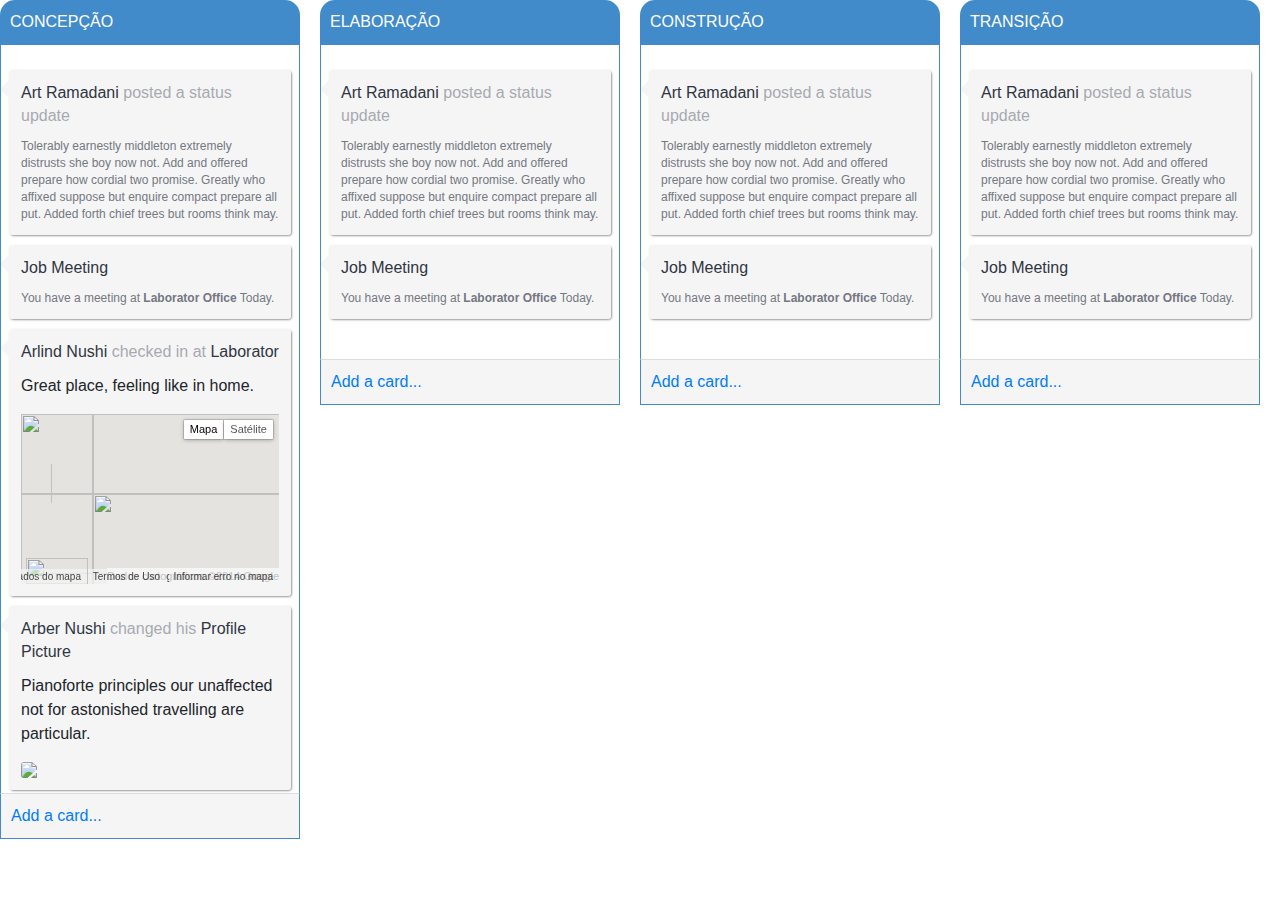
==== Kanban/index.html @ 1b7484fb "Add files via upload" ====
<!DOCTYPE html>
<html>
  <head>
    <meta charset="utf-8">
    <title></title>
    <link rel="stylesheet" type="text/css" href="https://stackpath.bootstrapcdn.com/bootstrap/4.3.1/css/bootstrap.min.css"/>
    <link rel="stylesheet" type="text/css" href="stylesheet.css"/>
    <script src="https://ajax.googleapis.com/ajax/libs/jquery/3.3.1/jquery.min.js"></script>
    <script type="text/javascript" src="https://stackpath.bootstrapcdn.com/bootstrap/4.3.1/js/bootstrap.min.js"></script>
    <script type="text/javascript" src="script.js"></script>
  </head>
  <body>
    <div class="container-fluid">
        <div id="sortableKanbanBoards" class="row">
            <div class="panel panel-primary kanban-col">
                <div class="panel-heading">
                    CONCEPÇÃO
                    <i class="fa fa-2x fa-plus-circle pull-right"></i>
                </div>
                <div class="panel-body">
                    <div id="CONCEPCAO" class="kanban-centered">
                        <article class="kanban-entry grab" id="item1" draggable="true">
                            <div class="kanban-entry-inner">
                                <div class="kanban-label">
                                    <h2><a href="#">Art Ramadani</a> <span>posted a status update</span></h2>
                                    <p>Tolerably earnestly middleton extremely distrusts she boy now not. Add and offered prepare how cordial two promise. Greatly who affixed suppose but enquire compact prepare all put. Added forth chief trees but rooms think may.</p>
                                </div>
                            </div>
                        </article>
                        <article class="kanban-entry grab" id="item2" draggable="true">
                            <div class="kanban-entry-inner">
                                <div class="kanban-label">
                                    <h2><a href="#">Job Meeting</a></h2>
                                    <p>You have a meeting at <strong>Laborator Office</strong> Today.</p>
                                </div>
                            </div>
                        </article>
                        <article class="kanban-entry grab" id="item3" draggable="true">
                            <div class="kanban-entry-inner">
                                <div class="kanban-label">
                                    <h2><a href="#">Arlind Nushi</a> <span>checked in at</span> <a href="#">Laborator</a></h2>

                                    <blockquote>Great place, feeling like in home.</blockquote>

                                    <div id="sample-checkin" class="map-checkin" style="height: 170px; width: 100%; position: relative; background-color: rgb(229, 227, 223); overflow: hidden; -webkit-transform: translateZ(0);"><div class="gm-style" style="position: absolute; left: 0px; top: 0px; overflow: hidden; width: 100%; height: 100%; z-index: 0;"><div style="position: absolute; left: 0px; top: 0px; overflow: hidden; width: 100%; height: 100%; z-index: 0;"><div style="position: absolute; left: 0px; top: 0px; z-index: 1; width: 100%; cursor: url(http://maps.gstatic.com/mapfiles/openhand_8_8.cur) 8 8, default; -webkit-transform-origin: 0px 0px; -webkit-transform: matrix(1, 0, 0, 1, 0, 0);"><div style="-webkit-transform: translateZ(0); position: absolute; left: 0px; top: 0px; width: 100%; z-index: 200;"><div style="-webkit-transform: translateZ(0); position: absolute; left: 0px; top: 0px; z-index: 101; width: 100%;"></div></div><div style="-webkit-transform: translateZ(0); position: absolute; left: 0px; top: 0px; width: 100%; z-index: 201;"><div style="-webkit-transform: translateZ(0); position: absolute; left: 0px; top: 0px; z-index: 102; width: 100%;"></div><div style="-webkit-transform: translateZ(0); position: absolute; left: 0px; top: 0px; z-index: 103; width: 100%;"><div style="position: absolute; left: 0px; top: 0px; z-index: -1;"><div style="position: absolute; left: 0px; top: 0px; z-index: 1;"><div style="width: 256px; height: 256px; overflow: hidden; -webkit-transform: translateZ(0); position: absolute; left: 72px; top: -176px;"><canvas draggable="false" height="256" width="256" style="-webkit-user-select: none; position: absolute; left: 0px; top: 0px; height: 256px; width: 256px;"></canvas></div><div style="width: 256px; height: 256px; overflow: hidden; -webkit-transform: translateZ(0); position: absolute; left: 72px; top: 80px;"></div><div style="width: 256px; height: 256px; overflow: hidden; -webkit-transform: translateZ(0); position: absolute; left: -184px; top: -176px;"></div><div style="width: 256px; height: 256px; overflow: hidden; -webkit-transform: translateZ(0); position: absolute; left: -184px; top: 80px;"></div><div style="width: 256px; height: 256px; overflow: hidden; -webkit-transform: translateZ(0); position: absolute; left: 328px; top: -176px;"></div><div style="width: 256px; height: 256px; overflow: hidden; -webkit-transform: translateZ(0); position: absolute; left: 328px; top: 80px;"></div></div></div></div></div><div style="-webkit-transform: translateZ(0); position: absolute; left: 0px; top: 0px; width: 100%; z-index: 202;"><div style="-webkit-transform: translateZ(0); position: absolute; left: 0px; top: 0px; z-index: 104; width: 100%;"></div><div style="-webkit-transform: translateZ(0); position: absolute; left: 0px; top: 0px; z-index: 105; width: 100%;"></div><div style="-webkit-transform: translateZ(0); position: absolute; left: 0px; top: 0px; z-index: 106; width: 100%;"></div></div><div style="-webkit-transform: translateZ(0); position: absolute; left: 0px; top: 0px; z-index: 100; width: 100%;"><div style="position: absolute; left: 0px; top: 0px; z-index: 0;"><div style="position: absolute; left: 0px; top: 0px; z-index: 1;"><div style="width: 256px; height: 256px; -webkit-transform: translateZ(0); position: absolute; left: 72px; top: -176px;"></div><div style="width: 256px; height: 256px; -webkit-transform: translateZ(0); position: absolute; left: 72px; top: 80px;"></div><div style="width: 256px; height: 256px; -webkit-transform: translateZ(0); position: absolute; left: -184px; top: -176px;"></div><div style="width: 256px; height: 256px; -webkit-transform: translateZ(0); position: absolute; left: -184px; top: 80px;"></div><div style="width: 256px; height: 256px; -webkit-transform: translateZ(0); position: absolute; left: 328px; top: -176px;"></div><div style="width: 256px; height: 256px; -webkit-transform: translateZ(0); position: absolute; left: 328px; top: 80px;"></div></div></div></div><div style="position: absolute; z-index: 0; left: 0px; top: 0px;"><div style="overflow: hidden; width: 431px; height: 170px;"><img src="http://maps.googleapis.com/maps/api/js/StaticMapService.GetMapImage?1m2&1i701363&2i1636267&2e1&3u14&4m2&1u431&2u170&5m4&1e0&5spt-BR&6sus&10b1&token=8503" style="width: 421px; height: 160px;"></div></div><div style="position: absolute; left: 0px; top: 0px; z-index: 0;"><div style="position: absolute; left: 0px; top: 0px; z-index: 1;"><div style="width: 256px; height: 256px; -webkit-transform: translateZ(0); position: absolute; left: 72px; top: -176px; opacity: 1; transition: opacity 200ms ease-out; -webkit-transition: opacity 200ms ease-out;"><img src="http://mt0.googleapis.com/vt?lyrs=m@248313357&src=apiv3&hl=pt-BR&x=2740&y=6391&z=14&style=47,37%7Csmartmaps" draggable="false" style="width: 256px; height: 256px; -webkit-user-select: none; border: 0px; padding: 0px; margin: 0px; -webkit-transform: translateZ(0);"></div><div style="width: 256px; height: 256px; -webkit-transform: translateZ(0); position: absolute; left: 72px; top: 80px; opacity: 1; transition: opacity 200ms ease-out; -webkit-transition: opacity 200ms ease-out;"><img src="http://mt0.googleapis.com/vt?lyrs=m@248254527&src=apiv3&hl=pt-BR&x=2740&y=6392&z=14&style=47,37%7Csmartmaps" draggable="false" style="width: 256px; height: 256px; -webkit-user-select: none; border: 0px; padding: 0px; margin: 0px; -webkit-transform: translateZ(0);"></div><div style="width: 256px; height: 256px; -webkit-transform: translateZ(0); position: absolute; left: -184px; top: -176px; opacity: 1; transition: opacity 200ms ease-out; -webkit-transition: opacity 200ms ease-out;"><img src="http://mt1.googleapis.com/vt?lyrs=m@248282439&src=apiv3&hl=pt-BR&x=2739&y=6391&z=14&style=47,37%7Csmartmaps" draggable="false" style="width: 256px; height: 256px; -webkit-user-select: none; border: 0px; padding: 0px; margin: 0px; -webkit-transform: translateZ(0);"></div><div style="width: 256px; height: 256px; -webkit-transform: translateZ(0); position: absolute; left: -184px; top: 80px; opacity: 1; transition: opacity 200ms ease-out; -webkit-transition: opacity 200ms ease-out;"><img src="http://mt1.googleapis.com/vt?lyrs=m@248011677&src=apiv3&hl=pt-BR&x=2739&y=6392&z=14&style=47,37%7Csmartmaps" draggable="false" style="width: 256px; height: 256px; -webkit-user-select: none; border: 0px; padding: 0px; margin: 0px; -webkit-transform: translateZ(0);"></div><div style="width: 256px; height: 256px; -webkit-transform: translateZ(0); position: absolute; left: 328px; top: -176px; opacity: 1; transition: opacity 200ms ease-out; -webkit-transition: opacity 200ms ease-out;"><img src="http://mt1.googleapis.com/vt?lyrs=m@248301220&src=apiv3&hl=pt-BR&x=2741&y=6391&z=14&style=47,37%7Csmartmaps" draggable="false" style="width: 256px; height: 256px; -webkit-user-select: none; border: 0px; padding: 0px; margin: 0px; -webkit-transform: translateZ(0);"></div><div style="width: 256px; height: 256px; -webkit-transform: translateZ(0); position: absolute; left: 328px; top: 80px; opacity: 1; transition: opacity 200ms ease-out; -webkit-transition: opacity 200ms ease-out;"><img src="http://mt1.googleapis.com/vt?lyrs=m@248301220&src=apiv3&hl=pt-BR&x=2741&y=6392&z=14&style=47,37%7Csmartmaps" draggable="false" style="width: 256px; height: 256px; -webkit-user-select: none; border: 0px; padding: 0px; margin: 0px; -webkit-transform: translateZ(0);"></div></div></div></div></div><div style="margin-left: 5px; margin-right: 5px; z-index: 1000000; position: absolute; left: 0px; bottom: 0px;"><a target="_blank" href="http://maps.google.com/maps?ll=36.738888,-119.783013&z=14&t=m&hl=pt-BR&gl=US&mapclient=apiv3" title="Clique para ver esta área no Google Maps" style="position: static; overflow: visible; float: none; display: inline;"><div style="width: 62px; height: 26px; cursor: pointer;"><img src="http://maps.gstatic.com/mapfiles/api-3/images/google_white2.png" draggable="false" style="position: absolute; left: 0px; top: 0px; width: 62px; height: 26px; -webkit-user-select: none; border: 0px; padding: 0px; margin: 0px;"></div></a></div><div class="gmnoprint" style="z-index: 1000001; position: absolute; right: 192px; bottom: 0px; width: 85px;"><div draggable="false" class="gm-style-cc" style="-webkit-user-select: none;"><div style="opacity: 0.7; width: 100%; height: 100%; position: absolute;"><div style="width: 1px;"></div><div style="background-color: rgb(245, 245, 245); width: auto; height: 100%; margin-left: 1px;"></div></div><div style="position: relative; padding-right: 6px; padding-left: 6px; font-family: Roboto, Arial, sans-serif; font-size: 10px; color: rgb(68, 68, 68); white-space: nowrap; direction: ltr; text-align: right;"><a style="color: rgb(68, 68, 68); text-decoration: none; cursor: pointer;">Dados do mapa</a><span style="display: none;">Dados cartográficos ©2014 Google</span></div></div></div><div style="background-color: white; padding: 15px 21px; border: 1px solid rgb(171, 171, 171); font-family: Roboto, Arial, sans-serif; color: rgb(34, 34, 34); -webkit-box-shadow: rgba(0, 0, 0, 0.2) 0px 4px 16px; box-shadow: rgba(0, 0, 0, 0.2) 0px 4px 16px; z-index: 10000002; display: none; width: 256px; height: 118px; position: absolute; left: 61px; top: 5px;"><div style="padding: 0px 0px 10px; font-size: 16px;">Dados do mapa</div><div style="font-size: 13px;">Dados cartográficos ©2014 Google</div><div style="width: 13px; height: 13px; overflow: hidden; position: absolute; opacity: 0.7; right: 12px; top: 12px; z-index: 10000; cursor: pointer;"><img src="http://maps.gstatic.com/mapfiles/api-3/images/mapcnt3.png" draggable="false" style="position: absolute; left: -2px; top: -336px; width: 59px; height: 492px; -webkit-user-select: none; border: 0px; padding: 0px; margin: 0px;"></div></div><div class="gmnoscreen" style="position: absolute; right: 0px; bottom: 0px;"><div style="font-family: Roboto, Arial, sans-serif; font-size: 11px; color: rgb(68, 68, 68); direction: ltr; text-align: right; background-color: rgb(245, 245, 245);">Dados cartográficos ©2014 Google</div></div><div class="gmnoprint gm-style-cc" draggable="false" style="z-index: 1000001; position: absolute; -webkit-user-select: none; right: 113px; bottom: 0px;"><div style="opacity: 0.7; width: 100%; height: 100%; position: absolute;"><div style="width: 1px;"></div><div style="background-color: rgb(245, 245, 245); width: auto; height: 100%; margin-left: 1px;"></div></div><div style="position: relative; padding-right: 6px; padding-left: 6px; font-family: Roboto, Arial, sans-serif; font-size: 10px; color: rgb(68, 68, 68); white-space: nowrap; direction: ltr; text-align: right;"><a href="http://www.google.com/intl/pt-BR_US/help/terms_maps.html" target="_blank" style="text-decoration: none; cursor: pointer; color: rgb(68, 68, 68);">Termos de Uso</a></div></div><div draggable="false" class="gm-style-cc" style="-webkit-user-select: none; position: absolute; right: 0px; bottom: 0px;"><div style="opacity: 0.7; width: 100%; height: 100%; position: absolute;"><div style="width: 1px;"></div><div style="background-color: rgb(245, 245, 245); width: auto; height: 100%; margin-left: 1px;"></div></div><div style="position: relative; padding-right: 6px; padding-left: 6px; font-family: Roboto, Arial, sans-serif; font-size: 10px; color: rgb(68, 68, 68); white-space: nowrap; direction: ltr; text-align: right;"><a target="_new" title="Informar erros no mapa ou nas imagens para o Google" href="http://maps.google.com/maps?ll=36.738888,-119.783013&z=14&t=m&hl=pt-BR&gl=US&mapclient=apiv3&skstate=action:mps_dialog$apiref:1&output=classic" style="font-family: Roboto, Arial, sans-serif; font-size: 10px; color: rgb(68, 68, 68); text-decoration: none; position: relative;">Informar erro no mapa</a></div></div><div class="gmnoprint" draggable="false" controlwidth="32" controlheight="84" style="margin: 5px; -webkit-user-select: none; position: absolute; left: 0px; top: 0px;"><div controlwidth="32" controlheight="40" style="cursor: url(http://maps.gstatic.com/mapfiles/openhand_8_8.cur) 8 8, default; position: absolute; left: 0px; top: 0px;"><div style="width: 32px; height: 40px; overflow: hidden; position: absolute; left: 0px; top: 0px;"><img src="http://maps.gstatic.com/mapfiles/api-3/images/cb_scout2.png" draggable="false" style="position: absolute; left: -9px; top: -102px; width: 1028px; height: 214px; -webkit-user-select: none; border: 0px; padding: 0px; margin: 0px;"></div><div style="width: 32px; height: 40px; overflow: hidden; position: absolute; left: 0px; top: 0px; visibility: hidden;"><img src="http://maps.gstatic.com/mapfiles/api-3/images/cb_scout2.png" draggable="false" style="position: absolute; left: -107px; top: -102px; width: 1028px; height: 214px; -webkit-user-select: none; border: 0px; padding: 0px; margin: 0px;"></div><div style="width: 32px; height: 40px; overflow: hidden; position: absolute; left: 0px; top: 0px; visibility: hidden;"><img src="http://maps.gstatic.com/mapfiles/api-3/images/cb_scout2.png" draggable="false" style="position: absolute; left: -58px; top: -102px; width: 1028px; height: 214px; -webkit-user-select: none; border: 0px; padding: 0px; margin: 0px;"></div><div style="width: 32px; height: 40px; overflow: hidden; position: absolute; left: 0px; top: 0px; visibility: hidden;"><img src="http://maps.gstatic.com/mapfiles/api-3/images/cb_scout2.png" draggable="false" style="position: absolute; left: -205px; top: -102px; width: 1028px; height: 214px; -webkit-user-select: none; border: 0px; padding: 0px; margin: 0px;"></div></div><div class="gmnoprint" controlwidth="0" controlheight="0" style="opacity: 0.6; display: none; position: absolute;"><div title="Girar o mapa em 90 graus" style="width: 22px; height: 22px; overflow: hidden; position: absolute; cursor: pointer;"><img src="http://maps.gstatic.com/mapfiles/api-3/images/mapcnt3.png" draggable="false" style="position: absolute; left: -38px; top: -360px; width: 59px; height: 492px; -webkit-user-select: none; border: 0px; padding: 0px; margin: 0px;"></div></div><div class="gmnoprint" controlwidth="20" controlheight="39" style="position: absolute; left: 6px; top: 45px;"><div style="width: 20px; height: 39px; overflow: hidden; position: absolute;"><img src="http://maps.gstatic.com/mapfiles/api-3/images/mapcnt3.png" draggable="false" style="position: absolute; left: -39px; top: -401px; width: 59px; height: 492px; -webkit-user-select: none; border: 0px; padding: 0px; margin: 0px;"></div><div title="Aumentar o zoom" style="position: absolute; left: 0px; top: 2px; width: 20px; height: 17px; cursor: pointer;"></div><div title="Diminuir o zoom" style="position: absolute; left: 0px; top: 19px; width: 20px; height: 17px; cursor: pointer;"></div></div></div><div class="gmnoprint" style="margin: 5px; z-index: 0; position: absolute; cursor: pointer; right: 0px; top: 0px;"><div class="gm-style-mtc" style="float: left;"><div draggable="false" title="Mostrar mapa de ruas" style="direction: ltr; overflow: hidden; text-align: center; position: relative; color: rgb(0, 0, 0); font-family: Roboto, Arial, sans-serif; -webkit-user-select: none; font-size: 11px; background-color: rgb(255, 255, 255); padding: 1px 6px; border-bottom-left-radius: 2px; border-top-left-radius: 2px; -webkit-background-clip: padding-box; background-clip: padding-box; border: 1px solid rgba(0, 0, 0, 0.14902); -webkit-box-shadow: rgba(0, 0, 0, 0.298039) 0px 1px 4px -1px; box-shadow: rgba(0, 0, 0, 0.298039) 0px 1px 4px -1px; min-width: 28px; font-weight: 500;">Mapa</div><div style="background-color: white; z-index: -1; padding-top: 2px; -webkit-background-clip: padding-box; background-clip: padding-box; border-width: 0px 1px 1px; border-right-style: solid; border-bottom-style: solid; border-left-style: solid; border-right-color: rgba(0, 0, 0, 0.14902); border-bottom-color: rgba(0, 0, 0, 0.14902); border-left-color: rgba(0, 0, 0, 0.14902); -webkit-box-shadow: rgba(0, 0, 0, 0.298039) 0px 1px 4px -1px; box-shadow: rgba(0, 0, 0, 0.298039) 0px 1px 4px -1px; position: absolute; left: 0px; top: 19px; text-align: left; display: none;"><div draggable="false" title="Mostrar mapa de ruas com terreno" style="color: rgb(0, 0, 0); font-family: Roboto, Arial, sans-serif; -webkit-user-select: none; font-size: 11px; background-color: rgb(255, 255, 255); padding: 3px 8px 3px 5px; direction: ltr; text-align: left; white-space: nowrap;"><span role="checkbox" style="box-sizing: border-box; position: relative; line-height: 0; font-size: 0px; margin: 0px 5px 0px 0px; display: inline-block; background-color: rgb(255, 255, 255); border: 1px solid rgb(198, 198, 198); border-top-left-radius: 1px; border-top-right-radius: 1px; border-bottom-right-radius: 1px; border-bottom-left-radius: 1px; width: 13px; height: 13px; vertical-align: middle;"><div style="position: absolute; left: 1px; top: -2px; width: 13px; height: 11px; overflow: hidden; display: none;"><img src="http://maps.gstatic.com/mapfiles/mv/imgs8.png" draggable="false" style="position: absolute; left: -52px; top: -44px; -webkit-user-select: none; border: 0px; padding: 0px; margin: 0px; width: 68px; height: 67px;"></div></span><label style="vertical-align: middle; cursor: pointer;">Terreno</label></div></div></div><div class="gm-style-mtc" style="float: left;"><div draggable="false" title="Mostrar imagens de satélite" style="direction: ltr; overflow: hidden; text-align: center; position: relative; color: rgb(86, 86, 86); font-family: Roboto, Arial, sans-serif; -webkit-user-select: none; font-size: 11px; background-color: rgb(255, 255, 255); padding: 1px 6px; border-bottom-right-radius: 2px; border-top-right-radius: 2px; -webkit-background-clip: padding-box; background-clip: padding-box; border-width: 1px 1px 1px 0px; border-top-style: solid; border-right-style: solid; border-bottom-style: solid; border-top-color: rgba(0, 0, 0, 0.14902); border-right-color: rgba(0, 0, 0, 0.14902); border-bottom-color: rgba(0, 0, 0, 0.14902); -webkit-box-shadow: rgba(0, 0, 0, 0.298039) 0px 1px 4px -1px; box-shadow: rgba(0, 0, 0, 0.298039) 0px 1px 4px -1px; min-width: 36px;">Satélite</div><div style="background-color: white; z-index: -1; padding-top: 2px; -webkit-background-clip: padding-box; background-clip: padding-box; border-width: 0px 1px 1px; border-right-style: solid; border-bottom-style: solid; border-left-style: solid; border-right-color: rgba(0, 0, 0, 0.14902); border-bottom-color: rgba(0, 0, 0, 0.14902); border-left-color: rgba(0, 0, 0, 0.14902); -webkit-box-shadow: rgba(0, 0, 0, 0.298039) 0px 1px 4px -1px; box-shadow: rgba(0, 0, 0, 0.298039) 0px 1px 4px -1px; position: absolute; right: 0px; top: 19px; text-align: left; display: none;"><div draggable="false" title="Aumentar o zoom para a visualização de 45 graus" style="color: rgb(184, 184, 184); font-family: Roboto, Arial, sans-serif; -webkit-user-select: none; font-size: 11px; background-color: rgb(255, 255, 255); padding: 3px 8px 3px 5px; direction: ltr; text-align: left; white-space: nowrap; display: none;"><span role="checkbox" style="box-sizing: border-box; position: relative; line-height: 0; font-size: 0px; margin: 0px 5px 0px 0px; display: inline-block; background-color: rgb(255, 255, 255); border: 1px solid rgb(241, 241, 241); border-top-left-radius: 1px; border-top-right-radius: 1px; border-bottom-right-radius: 1px; border-bottom-left-radius: 1px; width: 13px; height: 13px; vertical-align: middle;"><div style="position: absolute; left: 1px; top: -2px; width: 13px; height: 11px; overflow: hidden; display: none;"><img src="http://maps.gstatic.com/mapfiles/mv/imgs8.png" draggable="false" style="position: absolute; left: -52px; top: -44px; -webkit-user-select: none; border: 0px; padding: 0px; margin: 0px; width: 68px; height: 67px;"></div></span><label style="vertical-align: middle; cursor: pointer;">45°</label></div><div draggable="false" title="Mostrar imagens com nomes de rua" style="color: rgb(0, 0, 0); font-family: Roboto, Arial, sans-serif; -webkit-user-select: none; font-size: 11px; background-color: rgb(255, 255, 255); padding: 3px 8px 3px 5px; direction: ltr; text-align: left; white-space: nowrap;"><span role="checkbox" style="box-sizing: border-box; position: relative; line-height: 0; font-size: 0px; margin: 0px 5px 0px 0px; display: inline-block; background-color: rgb(255, 255, 255); border: 1px solid rgb(198, 198, 198); border-top-left-radius: 1px; border-top-right-radius: 1px; border-bottom-right-radius: 1px; border-bottom-left-radius: 1px; width: 13px; height: 13px; vertical-align: middle;"><div style="position: absolute; left: 1px; top: -2px; width: 13px; height: 11px; overflow: hidden;"><img src="http://maps.gstatic.com/mapfiles/mv/imgs8.png" draggable="false" style="position: absolute; left: -52px; top: -44px; -webkit-user-select: none; border: 0px; padding: 0px; margin: 0px; width: 68px; height: 67px;"></div></span><label style="vertical-align: middle; cursor: pointer;">Marcadores</label></div></div></div></div></div></div>
                                </div>
                            </div>
                        </article>
                        <article class="kanban-entry grab" id="item4" draggable="true">
                            <div class="kanban-entry-inner">
                                <div class="kanban-label">
                                    <h2><a href="#">Arber Nushi</a> <span>changed his</span> <a href="#">Profile Picture</a></h2>

                                    <blockquote>Pianoforte principles our unaffected not for astonished travelling are particular.</blockquote>

                                    <img src="http://themes.laborator.co/neon/assets/images/timeline-image-3.png" class="img-responsive img-rounded full-width">
                                </div>
                            </div>
                        </article>
                    </div>
                </div>
                <div class="panel-footer">
                    <a href="#">Add a card...</a>
                </div>
            </div>
            <div class="panel panel-primary kanban-col">
                <div class="panel-heading">
                    ELABORAÇÃO
                    <i class="fa fa-2x fa-plus-circle pull-right"></i>
                </div>
                <div class="panel-body">
                    <div id="ELABORACAO" class="kanban-centered">
                        <article class="kanban-entry grab" id="item5" draggable="true">
                            <div class="kanban-entry-inner">

                                <div class="kanban-label">
                                    <h2><a href="#">Art Ramadani</a> <span>posted a status update</span></h2>
                                    <p>Tolerably earnestly middleton extremely distrusts she boy now not. Add and offered prepare how cordial two promise. Greatly who affixed suppose but enquire compact prepare all put. Added forth chief trees but rooms think may.</p>
                                </div>
                            </div>
                        </article>
                        <article class="kanban-entry grab" id="item6" draggable="true">
                            <div class="kanban-entry-inner">
                                <div class="kanban-label">
                                    <h2><a href="#">Job Meeting</a></h2>
                                    <p>You have a meeting at <strong>Laborator Office</strong> Today.</p>
                                </div>
                            </div>
                        </article>
                    </div>
                </div>
                <div class="panel-footer">
                    <a href="#">Add a card...</a>
                </div>
            </div>
            <div class="panel panel-primary kanban-col">
                <div class="panel-heading">
                    CONSTRUÇÃO
                    <i class="fa fa-2x fa-plus-circle pull-right"></i>
                </div>
                <div class="panel-body">
                    <div id="CONSTRUCAO" class="kanban-centered">
                        <article class="kanban-entry grab" id="item5" draggable="true">
                            <div class="kanban-entry-inner">
                                <div class="kanban-label">
                                    <h2><a href="#">Art Ramadani</a> <span>posted a status update</span></h2>
                                    <p>Tolerably earnestly middleton extremely distrusts she boy now not. Add and offered prepare how cordial two promise. Greatly who affixed suppose but enquire compact prepare all put. Added forth chief trees but rooms think may.</p>
                                </div>
                            </div>
                        </article>
                        <article class="kanban-entry grab" id="item6" draggable="true">
                            <div class="kanban-entry-inner">
                                <div class="kanban-label">
                                    <h2><a href="#">Job Meeting</a></h2>
                                    <p>You have a meeting at <strong>Laborator Office</strong> Today.</p>
                                </div>
                            </div>
                        </article>
                    </div>
                </div>
                <div class="panel-footer">
                    <a href="#">Add a card...</a>
                </div>
            </div>
            <div class="panel panel-primary kanban-col">
                <div class="panel-heading">
                    TRANSIÇÃO
                    <i class="fa fa-2x fa-plus-circle pull-right"></i>
                </div>
                <div class="panel-body">
                    <div id="TRANSICAO" class="kanban-centered">
                        <article class="kanban-entry grab" id="item5" draggable="true">
                            <div class="kanban-entry-inner">
                                <div class="kanban-label">
                                    <h2><a href="#">Art Ramadani</a> <span>posted a status update</span></h2>
                                    <p>Tolerably earnestly middleton extremely distrusts she boy now not. Add and offered prepare how cordial two promise. Greatly who affixed suppose but enquire compact prepare all put. Added forth chief trees but rooms think may.</p>
                                </div>
                            </div>
                        </article>
                        <article class="kanban-entry grab" id="item6" draggable="true">
                            <div class="kanban-entry-inner">
                                <div class="kanban-label">
                                    <h2><a href="#">Job Meeting</a></h2>
                                    <p>You have a meeting at <strong>Laborator Office</strong> Today.</p>
                                </div>
                            </div>
                        </article>
                    </div>
                </div>
                <div class="panel-footer">
                    <a href="#">Add a card...</a>
                </div>
            </div>
        </div>
    </div>
    <div class="modal modal-static fade" id="processing-modal" role="dialog" aria-hidden="true">
        <div class="modal-dialog">
            <div class="modal-content">
                <div class="modal-body">
                    <div class="text-center">
                        <i class="fa fa-refresh fa-5x fa-spin"></i>
                        <h4>Processing...</h4>
                    </div>
                </div>
            </div>
        </div>
    </div>
  </body>
</html>
---- Kanban/stylesheet.css ----
img {
    vertical-align: middle;
}

.img-responsive {
    display: block;
    height: auto;
    max-width: 100%;
}

.img-rounded {
    border-radius: 3px;
}

.img-thumbnail {
    background-color: #fff;
    border: 1px solid #ededf0;
    border-radius: 3px;
    display: inline-block;
    height: auto;
    line-height: 1.428571429;
    max-width: 100%;
    moz-transition: all .2s ease-in-out;
    o-transition: all .2s ease-in-out;
    padding: 2px;
    transition: all .2s ease-in-out;
    webkit-transition: all .2s ease-in-out;
}

.img-circle {
    border-radius: 50%;
}

.kanban-centered {
    position: relative;
    margin-bottom: 30px;
}

.kanban-centered:before, .kanban-centered:after {
    content: " ";
    display: table;
}

.kanban-centered:after {
    clear: both;
}

.kanban-centered:before, .kanban-centered:after {
    content: " ";
    display: table;
}

.kanban-centered:after {
    clear: both;
}

.kanban-centered:before {
    content: '';
    position: absolute;
    display: block;
    width: 2px;
    /*background: #f5f5f6;*/
    top: 20px;
    bottom: 20px;
    /*margin-left: 18px;*/
}

.kanban-centered .kanban-entry {
    position: relative;
    /*width: 50%;
    float: right;*/
    margin: 10px 8px;
    clear: both;
    border-radius: 4px;
    -webkit-box-shadow: 1px 1px 2px 0px rgba(50, 50, 50, 0.5);
    -moz-box-shadow: 1px 1px 2px 0px rgba(50, 50, 50, 0.5);
    box-shadow: 1px 1px 2px 0px rgba(50, 50, 50, 0.5);
}

.kanban-centered .kanban-entry:before, .kanban-centered .kanban-entry:after {
    content: " ";
    display: table;
}

.kanban-centered .kanban-entry:after {
    clear: both;
}

.kanban-centered .kanban-entry:before, .kanban-centered .kanban-entry:after {
    content: " ";
    display: table;
}

.kanban-centered .kanban-entry:after {
    clear: both;
}

.kanban-centered .kanban-entry.begin {
    margin-bottom: 0;
}

.kanban-centered .kanban-entry.left-aligned {
    float: left;
}

.kanban-centered .kanban-entry.left-aligned .kanban-entry-inner {
    margin-left: 0;
    margin-right: -18px;
}

.kanban-centered .kanban-entry.left-aligned .kanban-entry-inner .kanban-time {
    left: auto;
    right: -100px;
    text-align: left;
}

.kanban-centered .kanban-entry.left-aligned .kanban-entry-inner .kanban-icon {
    float: right;
}

.kanban-centered .kanban-entry.left-aligned .kanban-entry-inner .kanban-label {
    margin-left: 0;
    margin-right: 70px;
}

.kanban-centered .kanban-entry.left-aligned .kanban-entry-inner .kanban-label:after {
    left: auto;
    right: 0;
    margin-left: 0;
    margin-right: -9px;
    -moz-transform: rotate(180deg);
    -o-transform: rotate(180deg);
    -webkit-transform: rotate(180deg);
    -ms-transform: rotate(180deg);
    transform: rotate(180deg);
}

.kanban-centered .kanban-entry .kanban-entry-inner {
    position: relative;
    /*margin-left: -24px;*/
}

.kanban-centered .kanban-entry .kanban-entry-inner:before, .kanban-centered .kanban-entry .kanban-entry-inner:after {
    content: " ";
    display: table;
}

.kanban-centered .kanban-entry .kanban-entry-inner:after {
    clear: both;
}

.kanban-centered .kanban-entry .kanban-entry-inner:before, .kanban-centered .kanban-entry .kanban-entry-inner:after {
    content: " ";
    display: table;
}

.kanban-centered .kanban-entry .kanban-entry-inner:after {
    clear: both;
}

.kanban-centered .kanban-entry .kanban-entry-inner .kanban-time {
    position: absolute;
    left: -100px;
    text-align: right;
    padding: 10px;
    -webkit-box-sizing: border-box;
    -moz-box-sizing: border-box;
    box-sizing: border-box;
}

.kanban-centered .kanban-entry .kanban-entry-inner .kanban-time > span {
    display: block;
}

.kanban-centered .kanban-entry .kanban-entry-inner .kanban-time > span:first-child {
    font-size: 15px;
    font-weight: bold;
}

.kanban-centered .kanban-entry .kanban-entry-inner .kanban-time > span:last-child {
    font-size: 12px;
}

.kanban-centered .kanban-entry .kanban-entry-inner .kanban-icon {
    background: #fff;
    color: #737881;
    display: block;
    width: 25px;
    height: 25px;
    -webkit-background-clip: padding-box;
    -moz-background-clip: padding;
    background-clip: padding-box;
    -webkit-border-radius: 20px;
    -moz-border-radius: 20px;
    border-radius: 20px;
    text-align: center;
    -moz-box-shadow: 0 0 0 4px #f5f5f6;
    -webkit-box-shadow: 0 0 0 4px #f5f5f6;
    box-shadow: 0 0 0 4px #f5f5f6;
    float: left;
    margin-top: 6px;
}

.kanban-centered .kanban-entry .kanban-entry-inner .kanban-icon.bg-primary {
    background-color: #303641;
    color: #fff;
}

.kanban-centered .kanban-entry .kanban-entry-inner .kanban-icon.bg-secondary {
    background-color: #ee4749;
    color: #fff;
}

.kanban-centered .kanban-entry .kanban-entry-inner .kanban-icon.bg-success {
    background-color: #00a651;
    color: #fff;
}

.kanban-centered .kanban-entry .kanban-entry-inner .kanban-icon.bg-info {
    background-color: #21a9e1;
    color: #fff;
}

.kanban-centered .kanban-entry .kanban-entry-inner .kanban-icon.bg-warning {
    background-color: #fad839;
    color: #fff;
}

.kanban-centered .kanban-entry .kanban-entry-inner .kanban-icon.bg-danger {
    background-color: #cc2424;
    color: #fff;
}

.kanban-centered .kanban-entry .kanban-entry-inner .kanban-label {
    position: relative;
    background: #f5f5f6;
    padding: 0.75em;
    /*margin-left: 50px;*/
    -webkit-background-clip: padding-box;
    -moz-background-clip: padding;
    background-clip: padding-box;
    -webkit-border-radius: 3px;
    -moz-border-radius: 3px;
    border-radius: 3px;
}

.kanban-centered .kanban-entry .kanban-entry-inner .kanban-label:after {
    content: '';
    display: block;
    position: absolute;
    width: 0;
    height: 0;
    border-style: solid;
    border-width: 9px 9px 9px 0;
    border-color: transparent #f5f5f6 transparent transparent;
    left: 0;
    top: 10px;
    margin-left: -9px;
}

.kanban-centered .kanban-entry .kanban-entry-inner .kanban-label h2, .kanban-centered .kanban-entry .kanban-entry-inner .kanban-label p {
    color: #737881;
    font-family: "Noto Sans",sans-serif;
    font-size: 12px;
    margin: 0;
    line-height: 1.428571429;
}

.kanban-centered .kanban-entry .kanban-entry-inner .kanban-label p + p {
    margin-top: 15px;
}

.kanban-centered .kanban-entry .kanban-entry-inner .kanban-label h2 {
    font-size: 16px;
    margin-bottom: 10px;
}

.kanban-centered .kanban-entry .kanban-entry-inner .kanban-label h2 a {
    color: #303641;
}

.kanban-centered .kanban-entry .kanban-entry-inner .kanban-label h2 span {
    -webkit-opacity: .6;
    -moz-opacity: .6;
    opacity: .6;
    -ms-filter: alpha(opacity=60);
    filter: alpha(opacity=60);
}

.modal-static {
    position: fixed;
    top: 50% !important;
    left: 50% !important;
    margin-top: -100px;
    margin-left: -100px;
    overflow: visible !important;
}

.modal-static,
.modal-static .modal-dialog,
.modal-static .modal-content {
    width: 200px;
    height: 150px;
}

.modal-static .modal-dialog,
.modal-static .modal-content {
    padding: 0 !important;
    margin: 0 !important;
}

.kanban-col {
    width: 300px;
    margin-right: 20px;
    float: left;
}

.panel-body {
    padding: 15px 0 0 0;
    overflow-y: auto;
    border: 1px solid #428BCA;
    border-bottom-color: #DDDDDD;
}

.panel-footer {
    padding: 10px;
    background-color: #F5F5F5;
    border: 1px solid #428BCA;
    border-top: 0;
}
/*.panel-heading {
    cursor: -moz-grab;
    cursor: -webkit-grab;
    cursor: grab;
}*/

.grab {
    cursor: -moz-grab;
    cursor: -webkit-grab;
}

.grabbing {
    cursor: -moz-grabbing;
    cursor: -webkit-grabbing;
}

.panel-heading {
    cursor: context-menu;
    background-color: #428BCA;
    border-top-left-radius: 15px;
    border-top-right-radius: 15px;
    padding: 10px;
    color: white;
}

.panel-heading i {
    cursor: pointer;
}

body {
    -webkit-user-select: none; /* Chrome/Safari */
    -moz-user-select: none; /* Firefox */
    -ms-user-select: none; /* IE10+ */
    /* Rules below not implemented in browsers yet */
    -o-user-select: none;
    user-select: none;
}
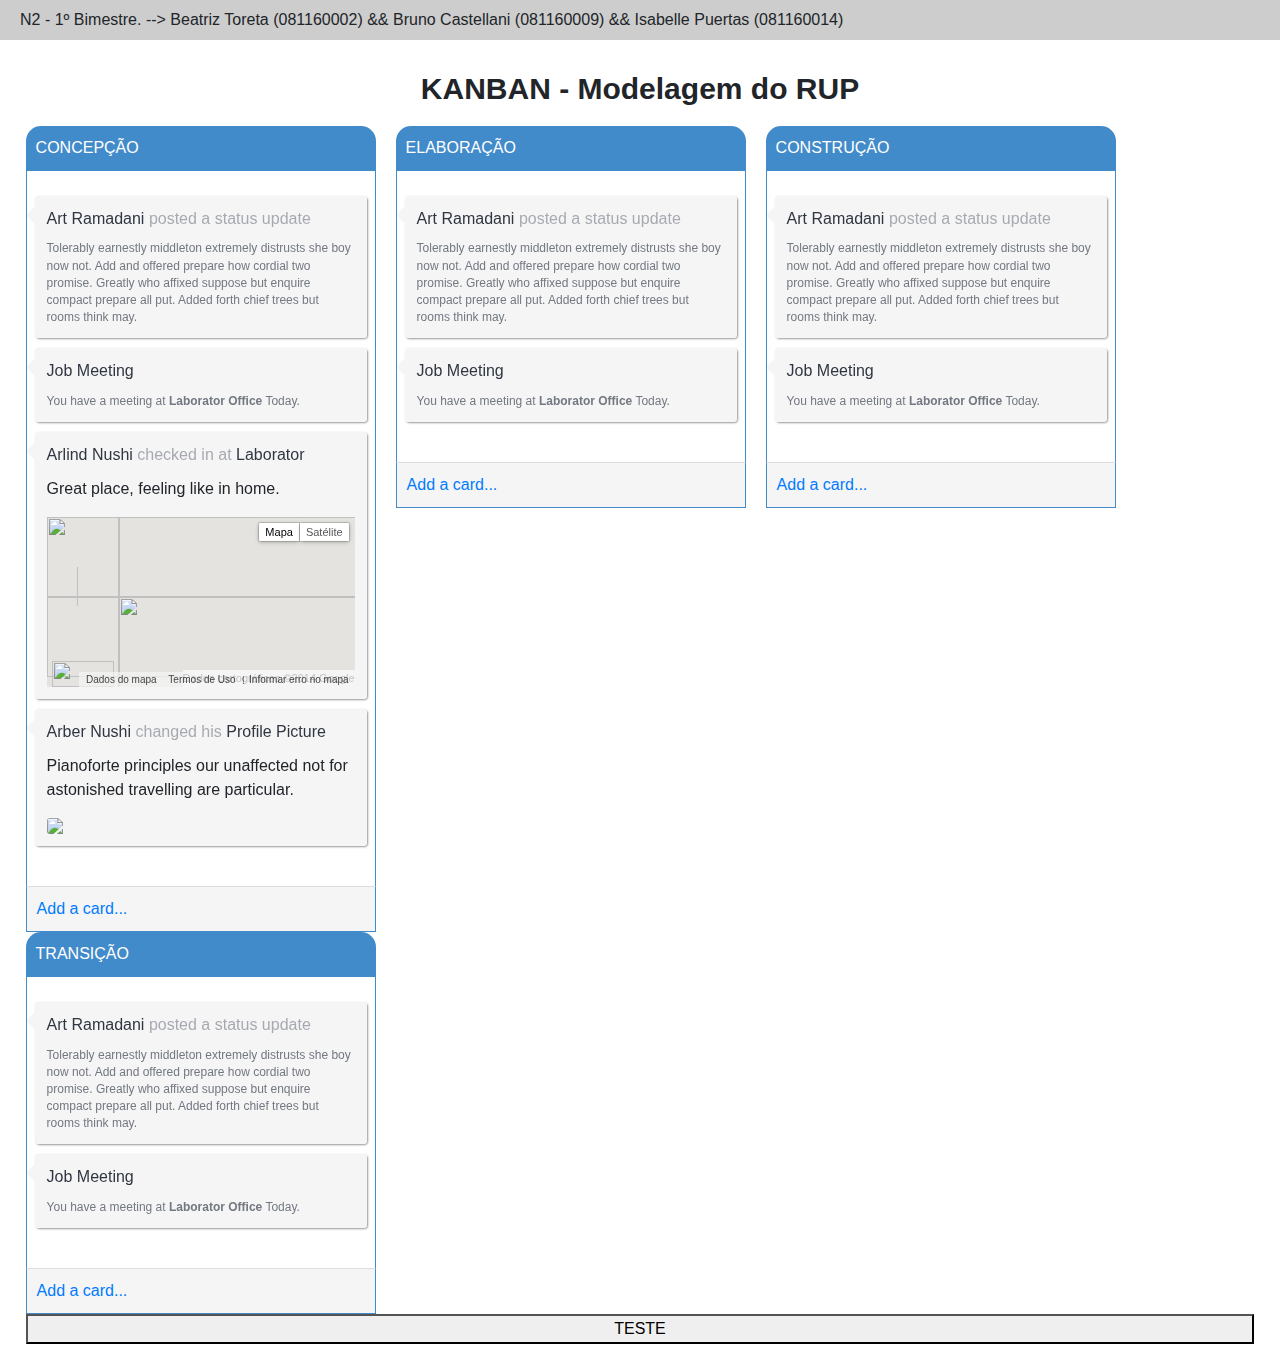
==== commit 0c7de8db: "Add files via upload" ====
--- a/Kanban/index.html
+++ b/Kanban/index.html
@@ -8,152 +8,158 @@
     <script src="https://ajax.googleapis.com/ajax/libs/jquery/3.3.1/jquery.min.js"></script>
     <script type="text/javascript" src="https://stackpath.bootstrapcdn.com/bootstrap/4.3.1/js/bootstrap.min.js"></script>
     <script type="text/javascript" src="script.js"></script>
+	<script type="text/javascript" src="scriptAtividade.js"></script>
   </head>
   <body>
-    <div class="container-fluid">
-        <div id="sortableKanbanBoards" class="row">
-            <div class="panel panel-primary kanban-col">
-                <div class="panel-heading">
-                    CONCEPÇÃO
-                    <i class="fa fa-2x fa-plus-circle pull-right"></i>
-                </div>
-                <div class="panel-body">
-                    <div id="CONCEPCAO" class="kanban-centered">
-                        <article class="kanban-entry grab" id="item1" draggable="true">
-                            <div class="kanban-entry-inner">
-                                <div class="kanban-label">
-                                    <h2><a href="#">Art Ramadani</a> <span>posted a status update</span></h2>
-                                    <p>Tolerably earnestly middleton extremely distrusts she boy now not. Add and offered prepare how cordial two promise. Greatly who affixed suppose but enquire compact prepare all put. Added forth chief trees but rooms think may.</p>
-                                </div>
-                            </div>
-                        </article>
-                        <article class="kanban-entry grab" id="item2" draggable="true">
-                            <div class="kanban-entry-inner">
-                                <div class="kanban-label">
-                                    <h2><a href="#">Job Meeting</a></h2>
-                                    <p>You have a meeting at <strong>Laborator Office</strong> Today.</p>
-                                </div>
-                            </div>
-                        </article>
-                        <article class="kanban-entry grab" id="item3" draggable="true">
-                            <div class="kanban-entry-inner">
-                                <div class="kanban-label">
-                                    <h2><a href="#">Arlind Nushi</a> <span>checked in at</span> <a href="#">Laborator</a></h2>
+	<header> 
+		<div style="margin: 20px;"> N2 - 1º Bimestre. --> Beatriz Toreta (081160002) && Bruno Castellani (081160009) && Isabelle Puertas (081160014) </div>
+	</header>
+	<section>
+		<div style="text-align: center; font-size:30px; font-weight:bolder; margin-bottom: 15px;"> KANBAN - Modelagem do RUP </div>
+		<div class="container-fluid">
+			<div id="sortableKanbanBoards" class="row">
+				<div class="panel panel-primary kanban-col">
+					<div class="panel-heading">
+						CONCEPÇÃO
+						<i class="fa fa-2x fa-plus-circle pull-right"></i>
+					</div>
+					<div class="panel-body">
+						<div id="CONCEPCAO" class="kanban-centered">
+							<article class="kanban-entry grab" id="item1" draggable="true">
+								<div class="kanban-entry-inner">
+									<div class="kanban-label">
+										<h2><a href="#">Art Ramadani</a> <span>posted a status update</span></h2>
+										<p>Tolerably earnestly middleton extremely distrusts she boy now not. Add and offered prepare how cordial two promise. Greatly who affixed suppose but enquire compact prepare all put. Added forth chief trees but rooms think may.</p>
+									</div>
+								</div>
+							</article>
+							<article class="kanban-entry grab" id="item2" draggable="true">
+								<div class="kanban-entry-inner">
+									<div class="kanban-label">
+										<h2><a href="#">Job Meeting</a></h2>
+										<p>You have a meeting at <strong>Laborator Office</strong> Today.</p>
+									</div>
+								</div>
+							</article>
+							<article class="kanban-entry grab" id="item3" draggable="true">
+								<div class="kanban-entry-inner">
+									<div class="kanban-label">
+										<h2><a href="#">Arlind Nushi</a> <span>checked in at</span> <a href="#">Laborator</a></h2>
 
-                                    <blockquote>Great place, feeling like in home.</blockquote>
+										<blockquote>Great place, feeling like in home.</blockquote>
 
-                                    <div id="sample-checkin" class="map-checkin" style="height: 170px; width: 100%; position: relative; background-color: rgb(229, 227, 223); overflow: hidden; -webkit-transform: translateZ(0);"><div class="gm-style" style="position: absolute; left: 0px; top: 0px; overflow: hidden; width: 100%; height: 100%; z-index: 0;"><div style="position: absolute; left: 0px; top: 0px; overflow: hidden; width: 100%; height: 100%; z-index: 0;"><div style="position: absolute; left: 0px; top: 0px; z-index: 1; width: 100%; cursor: url(http://maps.gstatic.com/mapfiles/openhand_8_8.cur) 8 8, default; -webkit-transform-origin: 0px 0px; -webkit-transform: matrix(1, 0, 0, 1, 0, 0);"><div style="-webkit-transform: translateZ(0); position: absolute; left: 0px; top: 0px; width: 100%; z-index: 200;"><div style="-webkit-transform: translateZ(0); position: absolute; left: 0px; top: 0px; z-index: 101; width: 100%;"></div></div><div style="-webkit-transform: translateZ(0); position: absolute; left: 0px; top: 0px; width: 100%; z-index: 201;"><div style="-webkit-transform: translateZ(0); position: absolute; left: 0px; top: 0px; z-index: 102; width: 100%;"></div><div style="-webkit-transform: translateZ(0); position: absolute; left: 0px; top: 0px; z-index: 103; width: 100%;"><div style="position: absolute; left: 0px; top: 0px; z-index: -1;"><div style="position: absolute; left: 0px; top: 0px; z-index: 1;"><div style="width: 256px; height: 256px; overflow: hidden; -webkit-transform: translateZ(0); position: absolute; left: 72px; top: -176px;"><canvas draggable="false" height="256" width="256" style="-webkit-user-select: none; position: absolute; left: 0px; top: 0px; height: 256px; width: 256px;"></canvas></div><div style="width: 256px; height: 256px; overflow: hidden; -webkit-transform: translateZ(0); position: absolute; left: 72px; top: 80px;"></div><div style="width: 256px; height: 256px; overflow: hidden; -webkit-transform: translateZ(0); position: absolute; left: -184px; top: -176px;"></div><div style="width: 256px; height: 256px; overflow: hidden; -webkit-transform: translateZ(0); position: absolute; left: -184px; top: 80px;"></div><div style="width: 256px; height: 256px; overflow: hidden; -webkit-transform: translateZ(0); position: absolute; left: 328px; top: -176px;"></div><div style="width: 256px; height: 256px; overflow: hidden; -webkit-transform: translateZ(0); position: absolute; left: 328px; top: 80px;"></div></div></div></div></div><div style="-webkit-transform: translateZ(0); position: absolute; left: 0px; top: 0px; width: 100%; z-index: 202;"><div style="-webkit-transform: translateZ(0); position: absolute; left: 0px; top: 0px; z-index: 104; width: 100%;"></div><div style="-webkit-transform: translateZ(0); position: absolute; left: 0px; top: 0px; z-index: 105; width: 100%;"></div><div style="-webkit-transform: translateZ(0); position: absolute; left: 0px; top: 0px; z-index: 106; width: 100%;"></div></div><div style="-webkit-transform: translateZ(0); position: absolute; left: 0px; top: 0px; z-index: 100; width: 100%;"><div style="position: absolute; left: 0px; top: 0px; z-index: 0;"><div style="position: absolute; left: 0px; top: 0px; z-index: 1;"><div style="width: 256px; height: 256px; -webkit-transform: translateZ(0); position: absolute; left: 72px; top: -176px;"></div><div style="width: 256px; height: 256px; -webkit-transform: translateZ(0); position: absolute; left: 72px; top: 80px;"></div><div style="width: 256px; height: 256px; -webkit-transform: translateZ(0); position: absolute; left: -184px; top: -176px;"></div><div style="width: 256px; height: 256px; -webkit-transform: translateZ(0); position: absolute; left: -184px; top: 80px;"></div><div style="width: 256px; height: 256px; -webkit-transform: translateZ(0); position: absolute; left: 328px; top: -176px;"></div><div style="width: 256px; height: 256px; -webkit-transform: translateZ(0); position: absolute; left: 328px; top: 80px;"></div></div></div></div><div style="position: absolute; z-index: 0; left: 0px; top: 0px;"><div style="overflow: hidden; width: 431px; height: 170px;"><img src="http://maps.googleapis.com/maps/api/js/StaticMapService.GetMapImage?1m2&1i701363&2i1636267&2e1&3u14&4m2&1u431&2u170&5m4&1e0&5spt-BR&6sus&10b1&token=8503" style="width: 421px; height: 160px;"></div></div><div style="position: absolute; left: 0px; top: 0px; z-index: 0;"><div style="position: absolute; left: 0px; top: 0px; z-index: 1;"><div style="width: 256px; height: 256px; -webkit-transform: translateZ(0); position: absolute; left: 72px; top: -176px; opacity: 1; transition: opacity 200ms ease-out; -webkit-transition: opacity 200ms ease-out;"><img src="http://mt0.googleapis.com/vt?lyrs=m@248313357&src=apiv3&hl=pt-BR&x=2740&y=6391&z=14&style=47,37%7Csmartmaps" draggable="false" style="width: 256px; height: 256px; -webkit-user-select: none; border: 0px; padding: 0px; margin: 0px; -webkit-transform: translateZ(0);"></div><div style="width: 256px; height: 256px; -webkit-transform: translateZ(0); position: absolute; left: 72px; top: 80px; opacity: 1; transition: opacity 200ms ease-out; -webkit-transition: opacity 200ms ease-out;"><img src="http://mt0.googleapis.com/vt?lyrs=m@248254527&src=apiv3&hl=pt-BR&x=2740&y=6392&z=14&style=47,37%7Csmartmaps" draggable="false" style="width: 256px; height: 256px; -webkit-user-select: none; border: 0px; padding: 0px; margin: 0px; -webkit-transform: translateZ(0);"></div><div style="width: 256px; height: 256px; -webkit-transform: translateZ(0); position: absolute; left: -184px; top: -176px; opacity: 1; transition: opacity 200ms ease-out; -webkit-transition: opacity 200ms ease-out;"><img src="http://mt1.googleapis.com/vt?lyrs=m@248282439&src=apiv3&hl=pt-BR&x=2739&y=6391&z=14&style=47,37%7Csmartmaps" draggable="false" style="width: 256px; height: 256px; -webkit-user-select: none; border: 0px; padding: 0px; margin: 0px; -webkit-transform: translateZ(0);"></div><div style="width: 256px; height: 256px; -webkit-transform: translateZ(0); position: absolute; left: -184px; top: 80px; opacity: 1; transition: opacity 200ms ease-out; -webkit-transition: opacity 200ms ease-out;"><img src="http://mt1.googleapis.com/vt?lyrs=m@248011677&src=apiv3&hl=pt-BR&x=2739&y=6392&z=14&style=47,37%7Csmartmaps" draggable="false" style="width: 256px; height: 256px; -webkit-user-select: none; border: 0px; padding: 0px; margin: 0px; -webkit-transform: translateZ(0);"></div><div style="width: 256px; height: 256px; -webkit-transform: translateZ(0); position: absolute; left: 328px; top: -176px; opacity: 1; transition: opacity 200ms ease-out; -webkit-transition: opacity 200ms ease-out;"><img src="http://mt1.googleapis.com/vt?lyrs=m@248301220&src=apiv3&hl=pt-BR&x=2741&y=6391&z=14&style=47,37%7Csmartmaps" draggable="false" style="width: 256px; height: 256px; -webkit-user-select: none; border: 0px; padding: 0px; margin: 0px; -webkit-transform: translateZ(0);"></div><div style="width: 256px; height: 256px; -webkit-transform: translateZ(0); position: absolute; left: 328px; top: 80px; opacity: 1; transition: opacity 200ms ease-out; -webkit-transition: opacity 200ms ease-out;"><img src="http://mt1.googleapis.com/vt?lyrs=m@248301220&src=apiv3&hl=pt-BR&x=2741&y=6392&z=14&style=47,37%7Csmartmaps" draggable="false" style="width: 256px; height: 256px; -webkit-user-select: none; border: 0px; padding: 0px; margin: 0px; -webkit-transform: translateZ(0);"></div></div></div></div></div><div style="margin-left: 5px; margin-right: 5px; z-index: 1000000; position: absolute; left: 0px; bottom: 0px;"><a target="_blank" href="http://maps.google.com/maps?ll=36.738888,-119.783013&z=14&t=m&hl=pt-BR&gl=US&mapclient=apiv3" title="Clique para ver esta área no Google Maps" style="position: static; overflow: visible; float: none; display: inline;"><div style="width: 62px; height: 26px; cursor: pointer;"><img src="http://maps.gstatic.com/mapfiles/api-3/images/google_white2.png" draggable="false" style="position: absolute; left: 0px; top: 0px; width: 62px; height: 26px; -webkit-user-select: none; border: 0px; padding: 0px; margin: 0px;"></div></a></div><div class="gmnoprint" style="z-index: 1000001; position: absolute; right: 192px; bottom: 0px; width: 85px;"><div draggable="false" class="gm-style-cc" style="-webkit-user-select: none;"><div style="opacity: 0.7; width: 100%; height: 100%; position: absolute;"><div style="width: 1px;"></div><div style="background-color: rgb(245, 245, 245); width: auto; height: 100%; margin-left: 1px;"></div></div><div style="position: relative; padding-right: 6px; padding-left: 6px; font-family: Roboto, Arial, sans-serif; font-size: 10px; color: rgb(68, 68, 68); white-space: nowrap; direction: ltr; text-align: right;"><a style="color: rgb(68, 68, 68); text-decoration: none; cursor: pointer;">Dados do mapa</a><span style="display: none;">Dados cartográficos ©2014 Google</span></div></div></div><div style="background-color: white; padding: 15px 21px; border: 1px solid rgb(171, 171, 171); font-family: Roboto, Arial, sans-serif; color: rgb(34, 34, 34); -webkit-box-shadow: rgba(0, 0, 0, 0.2) 0px 4px 16px; box-shadow: rgba(0, 0, 0, 0.2) 0px 4px 16px; z-index: 10000002; display: none; width: 256px; height: 118px; position: absolute; left: 61px; top: 5px;"><div style="padding: 0px 0px 10px; font-size: 16px;">Dados do mapa</div><div style="font-size: 13px;">Dados cartográficos ©2014 Google</div><div style="width: 13px; height: 13px; overflow: hidden; position: absolute; opacity: 0.7; right: 12px; top: 12px; z-index: 10000; cursor: pointer;"><img src="http://maps.gstatic.com/mapfiles/api-3/images/mapcnt3.png" draggable="false" style="position: absolute; left: -2px; top: -336px; width: 59px; height: 492px; -webkit-user-select: none; border: 0px; padding: 0px; margin: 0px;"></div></div><div class="gmnoscreen" style="position: absolute; right: 0px; bottom: 0px;"><div style="font-family: Roboto, Arial, sans-serif; font-size: 11px; color: rgb(68, 68, 68); direction: ltr; text-align: right; background-color: rgb(245, 245, 245);">Dados cartográficos ©2014 Google</div></div><div class="gmnoprint gm-style-cc" draggable="false" style="z-index: 1000001; position: absolute; -webkit-user-select: none; right: 113px; bottom: 0px;"><div style="opacity: 0.7; width: 100%; height: 100%; position: absolute;"><div style="width: 1px;"></div><div style="background-color: rgb(245, 245, 245); width: auto; height: 100%; margin-left: 1px;"></div></div><div style="position: relative; padding-right: 6px; padding-left: 6px; font-family: Roboto, Arial, sans-serif; font-size: 10px; color: rgb(68, 68, 68); white-space: nowrap; direction: ltr; text-align: right;"><a href="http://www.google.com/intl/pt-BR_US/help/terms_maps.html" target="_blank" style="text-decoration: none; cursor: pointer; color: rgb(68, 68, 68);">Termos de Uso</a></div></div><div draggable="false" class="gm-style-cc" style="-webkit-user-select: none; position: absolute; right: 0px; bottom: 0px;"><div style="opacity: 0.7; width: 100%; height: 100%; position: absolute;"><div style="width: 1px;"></div><div style="background-color: rgb(245, 245, 245); width: auto; height: 100%; margin-left: 1px;"></div></div><div style="position: relative; padding-right: 6px; padding-left: 6px; font-family: Roboto, Arial, sans-serif; font-size: 10px; color: rgb(68, 68, 68); white-space: nowrap; direction: ltr; text-align: right;"><a target="_new" title="Informar erros no mapa ou nas imagens para o Google" href="http://maps.google.com/maps?ll=36.738888,-119.783013&z=14&t=m&hl=pt-BR&gl=US&mapclient=apiv3&skstate=action:mps_dialog$apiref:1&output=classic" style="font-family: Roboto, Arial, sans-serif; font-size: 10px; color: rgb(68, 68, 68); text-decoration: none; position: relative;">Informar erro no mapa</a></div></div><div class="gmnoprint" draggable="false" controlwidth="32" controlheight="84" style="margin: 5px; -webkit-user-select: none; position: absolute; left: 0px; top: 0px;"><div controlwidth="32" controlheight="40" style="cursor: url(http://maps.gstatic.com/mapfiles/openhand_8_8.cur) 8 8, default; position: absolute; left: 0px; top: 0px;"><div style="width: 32px; height: 40px; overflow: hidden; position: absolute; left: 0px; top: 0px;"><img src="http://maps.gstatic.com/mapfiles/api-3/images/cb_scout2.png" draggable="false" style="position: absolute; left: -9px; top: -102px; width: 1028px; height: 214px; -webkit-user-select: none; border: 0px; padding: 0px; margin: 0px;"></div><div style="width: 32px; height: 40px; overflow: hidden; position: absolute; left: 0px; top: 0px; visibility: hidden;"><img src="http://maps.gstatic.com/mapfiles/api-3/images/cb_scout2.png" draggable="false" style="position: absolute; left: -107px; top: -102px; width: 1028px; height: 214px; -webkit-user-select: none; border: 0px; padding: 0px; margin: 0px;"></div><div style="width: 32px; height: 40px; overflow: hidden; position: absolute; left: 0px; top: 0px; visibility: hidden;"><img src="http://maps.gstatic.com/mapfiles/api-3/images/cb_scout2.png" draggable="false" style="position: absolute; left: -58px; top: -102px; width: 1028px; height: 214px; -webkit-user-select: none; border: 0px; padding: 0px; margin: 0px;"></div><div style="width: 32px; height: 40px; overflow: hidden; position: absolute; left: 0px; top: 0px; visibility: hidden;"><img src="http://maps.gstatic.com/mapfiles/api-3/images/cb_scout2.png" draggable="false" style="position: absolute; left: -205px; top: -102px; width: 1028px; height: 214px; -webkit-user-select: none; border: 0px; padding: 0px; margin: 0px;"></div></div><div class="gmnoprint" controlwidth="0" controlheight="0" style="opacity: 0.6; display: none; position: absolute;"><div title="Girar o mapa em 90 graus" style="width: 22px; height: 22px; overflow: hidden; position: absolute; cursor: pointer;"><img src="http://maps.gstatic.com/mapfiles/api-3/images/mapcnt3.png" draggable="false" style="position: absolute; left: -38px; top: -360px; width: 59px; height: 492px; -webkit-user-select: none; border: 0px; padding: 0px; margin: 0px;"></div></div><div class="gmnoprint" controlwidth="20" controlheight="39" style="position: absolute; left: 6px; top: 45px;"><div style="width: 20px; height: 39px; overflow: hidden; position: absolute;"><img src="http://maps.gstatic.com/mapfiles/api-3/images/mapcnt3.png" draggable="false" style="position: absolute; left: -39px; top: -401px; width: 59px; height: 492px; -webkit-user-select: none; border: 0px; padding: 0px; margin: 0px;"></div><div title="Aumentar o zoom" style="position: absolute; left: 0px; top: 2px; width: 20px; height: 17px; cursor: pointer;"></div><div title="Diminuir o zoom" style="position: absolute; left: 0px; top: 19px; width: 20px; height: 17px; cursor: pointer;"></div></div></div><div class="gmnoprint" style="margin: 5px; z-index: 0; position: absolute; cursor: pointer; right: 0px; top: 0px;"><div class="gm-style-mtc" style="float: left;"><div draggable="false" title="Mostrar mapa de ruas" style="direction: ltr; overflow: hidden; text-align: center; position: relative; color: rgb(0, 0, 0); font-family: Roboto, Arial, sans-serif; -webkit-user-select: none; font-size: 11px; background-color: rgb(255, 255, 255); padding: 1px 6px; border-bottom-left-radius: 2px; border-top-left-radius: 2px; -webkit-background-clip: padding-box; background-clip: padding-box; border: 1px solid rgba(0, 0, 0, 0.14902); -webkit-box-shadow: rgba(0, 0, 0, 0.298039) 0px 1px 4px -1px; box-shadow: rgba(0, 0, 0, 0.298039) 0px 1px 4px -1px; min-width: 28px; font-weight: 500;">Mapa</div><div style="background-color: white; z-index: -1; padding-top: 2px; -webkit-background-clip: padding-box; background-clip: padding-box; border-width: 0px 1px 1px; border-right-style: solid; border-bottom-style: solid; border-left-style: solid; border-right-color: rgba(0, 0, 0, 0.14902); border-bottom-color: rgba(0, 0, 0, 0.14902); border-left-color: rgba(0, 0, 0, 0.14902); -webkit-box-shadow: rgba(0, 0, 0, 0.298039) 0px 1px 4px -1px; box-shadow: rgba(0, 0, 0, 0.298039) 0px 1px 4px -1px; position: absolute; left: 0px; top: 19px; text-align: left; display: none;"><div draggable="false" title="Mostrar mapa de ruas com terreno" style="color: rgb(0, 0, 0); font-family: Roboto, Arial, sans-serif; -webkit-user-select: none; font-size: 11px; background-color: rgb(255, 255, 255); padding: 3px 8px 3px 5px; direction: ltr; text-align: left; white-space: nowrap;"><span role="checkbox" style="box-sizing: border-box; position: relative; line-height: 0; font-size: 0px; margin: 0px 5px 0px 0px; display: inline-block; background-color: rgb(255, 255, 255); border: 1px solid rgb(198, 198, 198); border-top-left-radius: 1px; border-top-right-radius: 1px; border-bottom-right-radius: 1px; border-bottom-left-radius: 1px; width: 13px; height: 13px; vertical-align: middle;"><div style="position: absolute; left: 1px; top: -2px; width: 13px; height: 11px; overflow: hidden; display: none;"><img src="http://maps.gstatic.com/mapfiles/mv/imgs8.png" draggable="false" style="position: absolute; left: -52px; top: -44px; -webkit-user-select: none; border: 0px; padding: 0px; margin: 0px; width: 68px; height: 67px;"></div></span><label style="vertical-align: middle; cursor: pointer;">Terreno</label></div></div></div><div class="gm-style-mtc" style="float: left;"><div draggable="false" title="Mostrar imagens de satélite" style="direction: ltr; overflow: hidden; text-align: center; position: relative; color: rgb(86, 86, 86); font-family: Roboto, Arial, sans-serif; -webkit-user-select: none; font-size: 11px; background-color: rgb(255, 255, 255); padding: 1px 6px; border-bottom-right-radius: 2px; border-top-right-radius: 2px; -webkit-background-clip: padding-box; background-clip: padding-box; border-width: 1px 1px 1px 0px; border-top-style: solid; border-right-style: solid; border-bottom-style: solid; border-top-color: rgba(0, 0, 0, 0.14902); border-right-color: rgba(0, 0, 0, 0.14902); border-bottom-color: rgba(0, 0, 0, 0.14902); -webkit-box-shadow: rgba(0, 0, 0, 0.298039) 0px 1px 4px -1px; box-shadow: rgba(0, 0, 0, 0.298039) 0px 1px 4px -1px; min-width: 36px;">Satélite</div><div style="background-color: white; z-index: -1; padding-top: 2px; -webkit-background-clip: padding-box; background-clip: padding-box; border-width: 0px 1px 1px; border-right-style: solid; border-bottom-style: solid; border-left-style: solid; border-right-color: rgba(0, 0, 0, 0.14902); border-bottom-color: rgba(0, 0, 0, 0.14902); border-left-color: rgba(0, 0, 0, 0.14902); -webkit-box-shadow: rgba(0, 0, 0, 0.298039) 0px 1px 4px -1px; box-shadow: rgba(0, 0, 0, 0.298039) 0px 1px 4px -1px; position: absolute; right: 0px; top: 19px; text-align: left; display: none;"><div draggable="false" title="Aumentar o zoom para a visualização de 45 graus" style="color: rgb(184, 184, 184); font-family: Roboto, Arial, sans-serif; -webkit-user-select: none; font-size: 11px; background-color: rgb(255, 255, 255); padding: 3px 8px 3px 5px; direction: ltr; text-align: left; white-space: nowrap; display: none;"><span role="checkbox" style="box-sizing: border-box; position: relative; line-height: 0; font-size: 0px; margin: 0px 5px 0px 0px; display: inline-block; background-color: rgb(255, 255, 255); border: 1px solid rgb(241, 241, 241); border-top-left-radius: 1px; border-top-right-radius: 1px; border-bottom-right-radius: 1px; border-bottom-left-radius: 1px; width: 13px; height: 13px; vertical-align: middle;"><div style="position: absolute; left: 1px; top: -2px; width: 13px; height: 11px; overflow: hidden; display: none;"><img src="http://maps.gstatic.com/mapfiles/mv/imgs8.png" draggable="false" style="position: absolute; left: -52px; top: -44px; -webkit-user-select: none; border: 0px; padding: 0px; margin: 0px; width: 68px; height: 67px;"></div></span><label style="vertical-align: middle; cursor: pointer;">45°</label></div><div draggable="false" title="Mostrar imagens com nomes de rua" style="color: rgb(0, 0, 0); font-family: Roboto, Arial, sans-serif; -webkit-user-select: none; font-size: 11px; background-color: rgb(255, 255, 255); padding: 3px 8px 3px 5px; direction: ltr; text-align: left; white-space: nowrap;"><span role="checkbox" style="box-sizing: border-box; position: relative; line-height: 0; font-size: 0px; margin: 0px 5px 0px 0px; display: inline-block; background-color: rgb(255, 255, 255); border: 1px solid rgb(198, 198, 198); border-top-left-radius: 1px; border-top-right-radius: 1px; border-bottom-right-radius: 1px; border-bottom-left-radius: 1px; width: 13px; height: 13px; vertical-align: middle;"><div style="position: absolute; left: 1px; top: -2px; width: 13px; height: 11px; overflow: hidden;"><img src="http://maps.gstatic.com/mapfiles/mv/imgs8.png" draggable="false" style="position: absolute; left: -52px; top: -44px; -webkit-user-select: none; border: 0px; padding: 0px; margin: 0px; width: 68px; height: 67px;"></div></span><label style="vertical-align: middle; cursor: pointer;">Marcadores</label></div></div></div></div></div></div>
-                                </div>
-                            </div>
-                        </article>
-                        <article class="kanban-entry grab" id="item4" draggable="true">
-                            <div class="kanban-entry-inner">
-                                <div class="kanban-label">
-                                    <h2><a href="#">Arber Nushi</a> <span>changed his</span> <a href="#">Profile Picture</a></h2>
+										<div id="sample-checkin" class="map-checkin" style="height: 170px; width: 100%; position: relative; background-color: rgb(229, 227, 223); overflow: hidden; -webkit-transform: translateZ(0);"><div class="gm-style" style="position: absolute; left: 0px; top: 0px; overflow: hidden; width: 100%; height: 100%; z-index: 0;"><div style="position: absolute; left: 0px; top: 0px; overflow: hidden; width: 100%; height: 100%; z-index: 0;"><div style="position: absolute; left: 0px; top: 0px; z-index: 1; width: 100%; cursor: url(http://maps.gstatic.com/mapfiles/openhand_8_8.cur) 8 8, default; -webkit-transform-origin: 0px 0px; -webkit-transform: matrix(1, 0, 0, 1, 0, 0);"><div style="-webkit-transform: translateZ(0); position: absolute; left: 0px; top: 0px; width: 100%; z-index: 200;"><div style="-webkit-transform: translateZ(0); position: absolute; left: 0px; top: 0px; z-index: 101; width: 100%;"></div></div><div style="-webkit-transform: translateZ(0); position: absolute; left: 0px; top: 0px; width: 100%; z-index: 201;"><div style="-webkit-transform: translateZ(0); position: absolute; left: 0px; top: 0px; z-index: 102; width: 100%;"></div><div style="-webkit-transform: translateZ(0); position: absolute; left: 0px; top: 0px; z-index: 103; width: 100%;"><div style="position: absolute; left: 0px; top: 0px; z-index: -1;"><div style="position: absolute; left: 0px; top: 0px; z-index: 1;"><div style="width: 256px; height: 256px; overflow: hidden; -webkit-transform: translateZ(0); position: absolute; left: 72px; top: -176px;"><canvas draggable="false" height="256" width="256" style="-webkit-user-select: none; position: absolute; left: 0px; top: 0px; height: 256px; width: 256px;"></canvas></div><div style="width: 256px; height: 256px; overflow: hidden; -webkit-transform: translateZ(0); position: absolute; left: 72px; top: 80px;"></div><div style="width: 256px; height: 256px; overflow: hidden; -webkit-transform: translateZ(0); position: absolute; left: -184px; top: -176px;"></div><div style="width: 256px; height: 256px; overflow: hidden; -webkit-transform: translateZ(0); position: absolute; left: -184px; top: 80px;"></div><div style="width: 256px; height: 256px; overflow: hidden; -webkit-transform: translateZ(0); position: absolute; left: 328px; top: -176px;"></div><div style="width: 256px; height: 256px; overflow: hidden; -webkit-transform: translateZ(0); position: absolute; left: 328px; top: 80px;"></div></div></div></div></div><div style="-webkit-transform: translateZ(0); position: absolute; left: 0px; top: 0px; width: 100%; z-index: 202;"><div style="-webkit-transform: translateZ(0); position: absolute; left: 0px; top: 0px; z-index: 104; width: 100%;"></div><div style="-webkit-transform: translateZ(0); position: absolute; left: 0px; top: 0px; z-index: 105; width: 100%;"></div><div style="-webkit-transform: translateZ(0); position: absolute; left: 0px; top: 0px; z-index: 106; width: 100%;"></div></div><div style="-webkit-transform: translateZ(0); position: absolute; left: 0px; top: 0px; z-index: 100; width: 100%;"><div style="position: absolute; left: 0px; top: 0px; z-index: 0;"><div style="position: absolute; left: 0px; top: 0px; z-index: 1;"><div style="width: 256px; height: 256px; -webkit-transform: translateZ(0); position: absolute; left: 72px; top: -176px;"></div><div style="width: 256px; height: 256px; -webkit-transform: translateZ(0); position: absolute; left: 72px; top: 80px;"></div><div style="width: 256px; height: 256px; -webkit-transform: translateZ(0); position: absolute; left: -184px; top: -176px;"></div><div style="width: 256px; height: 256px; -webkit-transform: translateZ(0); position: absolute; left: -184px; top: 80px;"></div><div style="width: 256px; height: 256px; -webkit-transform: translateZ(0); position: absolute; left: 328px; top: -176px;"></div><div style="width: 256px; height: 256px; -webkit-transform: translateZ(0); position: absolute; left: 328px; top: 80px;"></div></div></div></div><div style="position: absolute; z-index: 0; left: 0px; top: 0px;"><div style="overflow: hidden; width: 431px; height: 170px;"><img src="http://maps.googleapis.com/maps/api/js/StaticMapService.GetMapImage?1m2&1i701363&2i1636267&2e1&3u14&4m2&1u431&2u170&5m4&1e0&5spt-BR&6sus&10b1&token=8503" style="width: 421px; height: 160px;"></div></div><div style="position: absolute; left: 0px; top: 0px; z-index: 0;"><div style="position: absolute; left: 0px; top: 0px; z-index: 1;"><div style="width: 256px; height: 256px; -webkit-transform: translateZ(0); position: absolute; left: 72px; top: -176px; opacity: 1; transition: opacity 200ms ease-out; -webkit-transition: opacity 200ms ease-out;"><img src="http://mt0.googleapis.com/vt?lyrs=m@248313357&src=apiv3&hl=pt-BR&x=2740&y=6391&z=14&style=47,37%7Csmartmaps" draggable="false" style="width: 256px; height: 256px; -webkit-user-select: none; border: 0px; padding: 0px; margin: 0px; -webkit-transform: translateZ(0);"></div><div style="width: 256px; height: 256px; -webkit-transform: translateZ(0); position: absolute; left: 72px; top: 80px; opacity: 1; transition: opacity 200ms ease-out; -webkit-transition: opacity 200ms ease-out;"><img src="http://mt0.googleapis.com/vt?lyrs=m@248254527&src=apiv3&hl=pt-BR&x=2740&y=6392&z=14&style=47,37%7Csmartmaps" draggable="false" style="width: 256px; height: 256px; -webkit-user-select: none; border: 0px; padding: 0px; margin: 0px; -webkit-transform: translateZ(0);"></div><div style="width: 256px; height: 256px; -webkit-transform: translateZ(0); position: absolute; left: -184px; top: -176px; opacity: 1; transition: opacity 200ms ease-out; -webkit-transition: opacity 200ms ease-out;"><img src="http://mt1.googleapis.com/vt?lyrs=m@248282439&src=apiv3&hl=pt-BR&x=2739&y=6391&z=14&style=47,37%7Csmartmaps" draggable="false" style="width: 256px; height: 256px; -webkit-user-select: none; border: 0px; padding: 0px; margin: 0px; -webkit-transform: translateZ(0);"></div><div style="width: 256px; height: 256px; -webkit-transform: translateZ(0); position: absolute; left: -184px; top: 80px; opacity: 1; transition: opacity 200ms ease-out; -webkit-transition: opacity 200ms ease-out;"><img src="http://mt1.googleapis.com/vt?lyrs=m@248011677&src=apiv3&hl=pt-BR&x=2739&y=6392&z=14&style=47,37%7Csmartmaps" draggable="false" style="width: 256px; height: 256px; -webkit-user-select: none; border: 0px; padding: 0px; margin: 0px; -webkit-transform: translateZ(0);"></div><div style="width: 256px; height: 256px; -webkit-transform: translateZ(0); position: absolute; left: 328px; top: -176px; opacity: 1; transition: opacity 200ms ease-out; -webkit-transition: opacity 200ms ease-out;"><img src="http://mt1.googleapis.com/vt?lyrs=m@248301220&src=apiv3&hl=pt-BR&x=2741&y=6391&z=14&style=47,37%7Csmartmaps" draggable="false" style="width: 256px; height: 256px; -webkit-user-select: none; border: 0px; padding: 0px; margin: 0px; -webkit-transform: translateZ(0);"></div><div style="width: 256px; height: 256px; -webkit-transform: translateZ(0); position: absolute; left: 328px; top: 80px; opacity: 1; transition: opacity 200ms ease-out; -webkit-transition: opacity 200ms ease-out;"><img src="http://mt1.googleapis.com/vt?lyrs=m@248301220&src=apiv3&hl=pt-BR&x=2741&y=6392&z=14&style=47,37%7Csmartmaps" draggable="false" style="width: 256px; height: 256px; -webkit-user-select: none; border: 0px; padding: 0px; margin: 0px; -webkit-transform: translateZ(0);"></div></div></div></div></div><div style="margin-left: 5px; margin-right: 5px; z-index: 1000000; position: absolute; left: 0px; bottom: 0px;"><a target="_blank" href="http://maps.google.com/maps?ll=36.738888,-119.783013&z=14&t=m&hl=pt-BR&gl=US&mapclient=apiv3" title="Clique para ver esta área no Google Maps" style="position: static; overflow: visible; float: none; display: inline;"><div style="width: 62px; height: 26px; cursor: pointer;"><img src="http://maps.gstatic.com/mapfiles/api-3/images/google_white2.png" draggable="false" style="position: absolute; left: 0px; top: 0px; width: 62px; height: 26px; -webkit-user-select: none; border: 0px; padding: 0px; margin: 0px;"></div></a></div><div class="gmnoprint" style="z-index: 1000001; position: absolute; right: 192px; bottom: 0px; width: 85px;"><div draggable="false" class="gm-style-cc" style="-webkit-user-select: none;"><div style="opacity: 0.7; width: 100%; height: 100%; position: absolute;"><div style="width: 1px;"></div><div style="background-color: rgb(245, 245, 245); width: auto; height: 100%; margin-left: 1px;"></div></div><div style="position: relative; padding-right: 6px; padding-left: 6px; font-family: Roboto, Arial, sans-serif; font-size: 10px; color: rgb(68, 68, 68); white-space: nowrap; direction: ltr; text-align: right;"><a style="color: rgb(68, 68, 68); text-decoration: none; cursor: pointer;">Dados do mapa</a><span style="display: none;">Dados cartográficos ©2014 Google</span></div></div></div><div style="background-color: white; padding: 15px 21px; border: 1px solid rgb(171, 171, 171); font-family: Roboto, Arial, sans-serif; color: rgb(34, 34, 34); -webkit-box-shadow: rgba(0, 0, 0, 0.2) 0px 4px 16px; box-shadow: rgba(0, 0, 0, 0.2) 0px 4px 16px; z-index: 10000002; display: none; width: 256px; height: 118px; position: absolute; left: 61px; top: 5px;"><div style="padding: 0px 0px 10px; font-size: 16px;">Dados do mapa</div><div style="font-size: 13px;">Dados cartográficos ©2014 Google</div><div style="width: 13px; height: 13px; overflow: hidden; position: absolute; opacity: 0.7; right: 12px; top: 12px; z-index: 10000; cursor: pointer;"><img src="http://maps.gstatic.com/mapfiles/api-3/images/mapcnt3.png" draggable="false" style="position: absolute; left: -2px; top: -336px; width: 59px; height: 492px; -webkit-user-select: none; border: 0px; padding: 0px; margin: 0px;"></div></div><div class="gmnoscreen" style="position: absolute; right: 0px; bottom: 0px;"><div style="font-family: Roboto, Arial, sans-serif; font-size: 11px; color: rgb(68, 68, 68); direction: ltr; text-align: right; background-color: rgb(245, 245, 245);">Dados cartográficos ©2014 Google</div></div><div class="gmnoprint gm-style-cc" draggable="false" style="z-index: 1000001; position: absolute; -webkit-user-select: none; right: 113px; bottom: 0px;"><div style="opacity: 0.7; width: 100%; height: 100%; position: absolute;"><div style="width: 1px;"></div><div style="background-color: rgb(245, 245, 245); width: auto; height: 100%; margin-left: 1px;"></div></div><div style="position: relative; padding-right: 6px; padding-left: 6px; font-family: Roboto, Arial, sans-serif; font-size: 10px; color: rgb(68, 68, 68); white-space: nowrap; direction: ltr; text-align: right;"><a href="http://www.google.com/intl/pt-BR_US/help/terms_maps.html" target="_blank" style="text-decoration: none; cursor: pointer; color: rgb(68, 68, 68);">Termos de Uso</a></div></div><div draggable="false" class="gm-style-cc" style="-webkit-user-select: none; position: absolute; right: 0px; bottom: 0px;"><div style="opacity: 0.7; width: 100%; height: 100%; position: absolute;"><div style="width: 1px;"></div><div style="background-color: rgb(245, 245, 245); width: auto; height: 100%; margin-left: 1px;"></div></div><div style="position: relative; padding-right: 6px; padding-left: 6px; font-family: Roboto, Arial, sans-serif; font-size: 10px; color: rgb(68, 68, 68); white-space: nowrap; direction: ltr; text-align: right;"><a target="_new" title="Informar erros no mapa ou nas imagens para o Google" href="http://maps.google.com/maps?ll=36.738888,-119.783013&z=14&t=m&hl=pt-BR&gl=US&mapclient=apiv3&skstate=action:mps_dialog$apiref:1&output=classic" style="font-family: Roboto, Arial, sans-serif; font-size: 10px; color: rgb(68, 68, 68); text-decoration: none; position: relative;">Informar erro no mapa</a></div></div><div class="gmnoprint" draggable="false" controlwidth="32" controlheight="84" style="margin: 5px; -webkit-user-select: none; position: absolute; left: 0px; top: 0px;"><div controlwidth="32" controlheight="40" style="cursor: url(http://maps.gstatic.com/mapfiles/openhand_8_8.cur) 8 8, default; position: absolute; left: 0px; top: 0px;"><div style="width: 32px; height: 40px; overflow: hidden; position: absolute; left: 0px; top: 0px;"><img src="http://maps.gstatic.com/mapfiles/api-3/images/cb_scout2.png" draggable="false" style="position: absolute; left: -9px; top: -102px; width: 1028px; height: 214px; -webkit-user-select: none; border: 0px; padding: 0px; margin: 0px;"></div><div style="width: 32px; height: 40px; overflow: hidden; position: absolute; left: 0px; top: 0px; visibility: hidden;"><img src="http://maps.gstatic.com/mapfiles/api-3/images/cb_scout2.png" draggable="false" style="position: absolute; left: -107px; top: -102px; width: 1028px; height: 214px; -webkit-user-select: none; border: 0px; padding: 0px; margin: 0px;"></div><div style="width: 32px; height: 40px; overflow: hidden; position: absolute; left: 0px; top: 0px; visibility: hidden;"><img src="http://maps.gstatic.com/mapfiles/api-3/images/cb_scout2.png" draggable="false" style="position: absolute; left: -58px; top: -102px; width: 1028px; height: 214px; -webkit-user-select: none; border: 0px; padding: 0px; margin: 0px;"></div><div style="width: 32px; height: 40px; overflow: hidden; position: absolute; left: 0px; top: 0px; visibility: hidden;"><img src="http://maps.gstatic.com/mapfiles/api-3/images/cb_scout2.png" draggable="false" style="position: absolute; left: -205px; top: -102px; width: 1028px; height: 214px; -webkit-user-select: none; border: 0px; padding: 0px; margin: 0px;"></div></div><div class="gmnoprint" controlwidth="0" controlheight="0" style="opacity: 0.6; display: none; position: absolute;"><div title="Girar o mapa em 90 graus" style="width: 22px; height: 22px; overflow: hidden; position: absolute; cursor: pointer;"><img src="http://maps.gstatic.com/mapfiles/api-3/images/mapcnt3.png" draggable="false" style="position: absolute; left: -38px; top: -360px; width: 59px; height: 492px; -webkit-user-select: none; border: 0px; padding: 0px; margin: 0px;"></div></div><div class="gmnoprint" controlwidth="20" controlheight="39" style="position: absolute; left: 6px; top: 45px;"><div style="width: 20px; height: 39px; overflow: hidden; position: absolute;"><img src="http://maps.gstatic.com/mapfiles/api-3/images/mapcnt3.png" draggable="false" style="position: absolute; left: -39px; top: -401px; width: 59px; height: 492px; -webkit-user-select: none; border: 0px; padding: 0px; margin: 0px;"></div><div title="Aumentar o zoom" style="position: absolute; left: 0px; top: 2px; width: 20px; height: 17px; cursor: pointer;"></div><div title="Diminuir o zoom" style="position: absolute; left: 0px; top: 19px; width: 20px; height: 17px; cursor: pointer;"></div></div></div><div class="gmnoprint" style="margin: 5px; z-index: 0; position: absolute; cursor: pointer; right: 0px; top: 0px;"><div class="gm-style-mtc" style="float: left;"><div draggable="false" title="Mostrar mapa de ruas" style="direction: ltr; overflow: hidden; text-align: center; position: relative; color: rgb(0, 0, 0); font-family: Roboto, Arial, sans-serif; -webkit-user-select: none; font-size: 11px; background-color: rgb(255, 255, 255); padding: 1px 6px; border-bottom-left-radius: 2px; border-top-left-radius: 2px; -webkit-background-clip: padding-box; background-clip: padding-box; border: 1px solid rgba(0, 0, 0, 0.14902); -webkit-box-shadow: rgba(0, 0, 0, 0.298039) 0px 1px 4px -1px; box-shadow: rgba(0, 0, 0, 0.298039) 0px 1px 4px -1px; min-width: 28px; font-weight: 500;">Mapa</div><div style="background-color: white; z-index: -1; padding-top: 2px; -webkit-background-clip: padding-box; background-clip: padding-box; border-width: 0px 1px 1px; border-right-style: solid; border-bottom-style: solid; border-left-style: solid; border-right-color: rgba(0, 0, 0, 0.14902); border-bottom-color: rgba(0, 0, 0, 0.14902); border-left-color: rgba(0, 0, 0, 0.14902); -webkit-box-shadow: rgba(0, 0, 0, 0.298039) 0px 1px 4px -1px; box-shadow: rgba(0, 0, 0, 0.298039) 0px 1px 4px -1px; position: absolute; left: 0px; top: 19px; text-align: left; display: none;"><div draggable="false" title="Mostrar mapa de ruas com terreno" style="color: rgb(0, 0, 0); font-family: Roboto, Arial, sans-serif; -webkit-user-select: none; font-size: 11px; background-color: rgb(255, 255, 255); padding: 3px 8px 3px 5px; direction: ltr; text-align: left; white-space: nowrap;"><span role="checkbox" style="box-sizing: border-box; position: relative; line-height: 0; font-size: 0px; margin: 0px 5px 0px 0px; display: inline-block; background-color: rgb(255, 255, 255); border: 1px solid rgb(198, 198, 198); border-top-left-radius: 1px; border-top-right-radius: 1px; border-bottom-right-radius: 1px; border-bottom-left-radius: 1px; width: 13px; height: 13px; vertical-align: middle;"><div style="position: absolute; left: 1px; top: -2px; width: 13px; height: 11px; overflow: hidden; display: none;"><img src="http://maps.gstatic.com/mapfiles/mv/imgs8.png" draggable="false" style="position: absolute; left: -52px; top: -44px; -webkit-user-select: none; border: 0px; padding: 0px; margin: 0px; width: 68px; height: 67px;"></div></span><label style="vertical-align: middle; cursor: pointer;">Terreno</label></div></div></div><div class="gm-style-mtc" style="float: left;"><div draggable="false" title="Mostrar imagens de satélite" style="direction: ltr; overflow: hidden; text-align: center; position: relative; color: rgb(86, 86, 86); font-family: Roboto, Arial, sans-serif; -webkit-user-select: none; font-size: 11px; background-color: rgb(255, 255, 255); padding: 1px 6px; border-bottom-right-radius: 2px; border-top-right-radius: 2px; -webkit-background-clip: padding-box; background-clip: padding-box; border-width: 1px 1px 1px 0px; border-top-style: solid; border-right-style: solid; border-bottom-style: solid; border-top-color: rgba(0, 0, 0, 0.14902); border-right-color: rgba(0, 0, 0, 0.14902); border-bottom-color: rgba(0, 0, 0, 0.14902); -webkit-box-shadow: rgba(0, 0, 0, 0.298039) 0px 1px 4px -1px; box-shadow: rgba(0, 0, 0, 0.298039) 0px 1px 4px -1px; min-width: 36px;">Satélite</div><div style="background-color: white; z-index: -1; padding-top: 2px; -webkit-background-clip: padding-box; background-clip: padding-box; border-width: 0px 1px 1px; border-right-style: solid; border-bottom-style: solid; border-left-style: solid; border-right-color: rgba(0, 0, 0, 0.14902); border-bottom-color: rgba(0, 0, 0, 0.14902); border-left-color: rgba(0, 0, 0, 0.14902); -webkit-box-shadow: rgba(0, 0, 0, 0.298039) 0px 1px 4px -1px; box-shadow: rgba(0, 0, 0, 0.298039) 0px 1px 4px -1px; position: absolute; right: 0px; top: 19px; text-align: left; display: none;"><div draggable="false" title="Aumentar o zoom para a visualização de 45 graus" style="color: rgb(184, 184, 184); font-family: Roboto, Arial, sans-serif; -webkit-user-select: none; font-size: 11px; background-color: rgb(255, 255, 255); padding: 3px 8px 3px 5px; direction: ltr; text-align: left; white-space: nowrap; display: none;"><span role="checkbox" style="box-sizing: border-box; position: relative; line-height: 0; font-size: 0px; margin: 0px 5px 0px 0px; display: inline-block; background-color: rgb(255, 255, 255); border: 1px solid rgb(241, 241, 241); border-top-left-radius: 1px; border-top-right-radius: 1px; border-bottom-right-radius: 1px; border-bottom-left-radius: 1px; width: 13px; height: 13px; vertical-align: middle;"><div style="position: absolute; left: 1px; top: -2px; width: 13px; height: 11px; overflow: hidden; display: none;"><img src="http://maps.gstatic.com/mapfiles/mv/imgs8.png" draggable="false" style="position: absolute; left: -52px; top: -44px; -webkit-user-select: none; border: 0px; padding: 0px; margin: 0px; width: 68px; height: 67px;"></div></span><label style="vertical-align: middle; cursor: pointer;">45°</label></div><div draggable="false" title="Mostrar imagens com nomes de rua" style="color: rgb(0, 0, 0); font-family: Roboto, Arial, sans-serif; -webkit-user-select: none; font-size: 11px; background-color: rgb(255, 255, 255); padding: 3px 8px 3px 5px; direction: ltr; text-align: left; white-space: nowrap;"><span role="checkbox" style="box-sizing: border-box; position: relative; line-height: 0; font-size: 0px; margin: 0px 5px 0px 0px; display: inline-block; background-color: rgb(255, 255, 255); border: 1px solid rgb(198, 198, 198); border-top-left-radius: 1px; border-top-right-radius: 1px; border-bottom-right-radius: 1px; border-bottom-left-radius: 1px; width: 13px; height: 13px; vertical-align: middle;"><div style="position: absolute; left: 1px; top: -2px; width: 13px; height: 11px; overflow: hidden;"><img src="http://maps.gstatic.com/mapfiles/mv/imgs8.png" draggable="false" style="position: absolute; left: -52px; top: -44px; -webkit-user-select: none; border: 0px; padding: 0px; margin: 0px; width: 68px; height: 67px;"></div></span><label style="vertical-align: middle; cursor: pointer;">Marcadores</label></div></div></div></div></div></div>
+									</div>
+								</div>
+							</article>
+							<article class="kanban-entry grab" id="item4" draggable="true">
+								<div class="kanban-entry-inner">
+									<div class="kanban-label">
+										<h2><a href="#">Arber Nushi</a> <span>changed his</span> <a href="#">Profile Picture</a></h2>
 
-                                    <blockquote>Pianoforte principles our unaffected not for astonished travelling are particular.</blockquote>
+										<blockquote>Pianoforte principles our unaffected not for astonished travelling are particular.</blockquote>
 
-                                    <img src="http://themes.laborator.co/neon/assets/images/timeline-image-3.png" class="img-responsive img-rounded full-width">
-                                </div>
-                            </div>
-                        </article>
-                    </div>
-                </div>
-                <div class="panel-footer">
-                    <a href="#">Add a card...</a>
-                </div>
-            </div>
-            <div class="panel panel-primary kanban-col">
-                <div class="panel-heading">
-                    ELABORAÇÃO
-                    <i class="fa fa-2x fa-plus-circle pull-right"></i>
-                </div>
-                <div class="panel-body">
-                    <div id="ELABORACAO" class="kanban-centered">
-                        <article class="kanban-entry grab" id="item5" draggable="true">
-                            <div class="kanban-entry-inner">
+										<img src="http://themes.laborator.co/neon/assets/images/timeline-image-3.png" class="img-responsive img-rounded full-width">
+									</div>
+								</div>
+							</article>
+						</div>
+					</div>
+					<div class="panel-footer">
+						<a href="#">Add a card...</a>
+					</div>
+				</div>
+				<div class="panel panel-primary kanban-col">
+					<div class="panel-heading">
+						ELABORAÇÃO
+						<i class="fa fa-2x fa-plus-circle pull-right"></i>
+					</div>
+					<div class="panel-body">
+						<div id="ELABORACAO" class="kanban-centered">
+							<article class="kanban-entry grab" id="item5" draggable="true">
+								<div class="kanban-entry-inner">
 
-                                <div class="kanban-label">
-                                    <h2><a href="#">Art Ramadani</a> <span>posted a status update</span></h2>
-                                    <p>Tolerably earnestly middleton extremely distrusts she boy now not. Add and offered prepare how cordial two promise. Greatly who affixed suppose but enquire compact prepare all put. Added forth chief trees but rooms think may.</p>
-                                </div>
-                            </div>
-                        </article>
-                        <article class="kanban-entry grab" id="item6" draggable="true">
-                            <div class="kanban-entry-inner">
-                                <div class="kanban-label">
-                                    <h2><a href="#">Job Meeting</a></h2>
-                                    <p>You have a meeting at <strong>Laborator Office</strong> Today.</p>
-                                </div>
-                            </div>
-                        </article>
-                    </div>
-                </div>
-                <div class="panel-footer">
-                    <a href="#">Add a card...</a>
-                </div>
-            </div>
-            <div class="panel panel-primary kanban-col">
-                <div class="panel-heading">
-                    CONSTRUÇÃO
-                    <i class="fa fa-2x fa-plus-circle pull-right"></i>
-                </div>
-                <div class="panel-body">
-                    <div id="CONSTRUCAO" class="kanban-centered">
-                        <article class="kanban-entry grab" id="item5" draggable="true">
-                            <div class="kanban-entry-inner">
-                                <div class="kanban-label">
-                                    <h2><a href="#">Art Ramadani</a> <span>posted a status update</span></h2>
-                                    <p>Tolerably earnestly middleton extremely distrusts she boy now not. Add and offered prepare how cordial two promise. Greatly who affixed suppose but enquire compact prepare all put. Added forth chief trees but rooms think may.</p>
-                                </div>
-                            </div>
-                        </article>
-                        <article class="kanban-entry grab" id="item6" draggable="true">
-                            <div class="kanban-entry-inner">
-                                <div class="kanban-label">
-                                    <h2><a href="#">Job Meeting</a></h2>
-                                    <p>You have a meeting at <strong>Laborator Office</strong> Today.</p>
-                                </div>
-                            </div>
-                        </article>
-                    </div>
-                </div>
-                <div class="panel-footer">
-                    <a href="#">Add a card...</a>
-                </div>
-            </div>
-            <div class="panel panel-primary kanban-col">
-                <div class="panel-heading">
-                    TRANSIÇÃO
-                    <i class="fa fa-2x fa-plus-circle pull-right"></i>
-                </div>
-                <div class="panel-body">
-                    <div id="TRANSICAO" class="kanban-centered">
-                        <article class="kanban-entry grab" id="item5" draggable="true">
-                            <div class="kanban-entry-inner">
-                                <div class="kanban-label">
-                                    <h2><a href="#">Art Ramadani</a> <span>posted a status update</span></h2>
-                                    <p>Tolerably earnestly middleton extremely distrusts she boy now not. Add and offered prepare how cordial two promise. Greatly who affixed suppose but enquire compact prepare all put. Added forth chief trees but rooms think may.</p>
-                                </div>
-                            </div>
-                        </article>
-                        <article class="kanban-entry grab" id="item6" draggable="true">
-                            <div class="kanban-entry-inner">
-                                <div class="kanban-label">
-                                    <h2><a href="#">Job Meeting</a></h2>
-                                    <p>You have a meeting at <strong>Laborator Office</strong> Today.</p>
-                                </div>
-                            </div>
-                        </article>
-                    </div>
-                </div>
-                <div class="panel-footer">
-                    <a href="#">Add a card...</a>
-                </div>
-            </div>
-        </div>
-    </div>
-    <div class="modal modal-static fade" id="processing-modal" role="dialog" aria-hidden="true">
+									<div class="kanban-label">
+										<h2><a href="#">Art Ramadani</a> <span>posted a status update</span></h2>
+										<p>Tolerably earnestly middleton extremely distrusts she boy now not. Add and offered prepare how cordial two promise. Greatly who affixed suppose but enquire compact prepare all put. Added forth chief trees but rooms think may.</p>
+									</div>
+								</div>
+							</article>
+							<article class="kanban-entry grab" id="item6" draggable="true">
+								<div class="kanban-entry-inner">
+									<div class="kanban-label">
+										<h2><a href="#">Job Meeting</a></h2>
+										<p>You have a meeting at <strong>Laborator Office</strong> Today.</p>
+									</div>
+								</div>
+							</article>
+						</div>
+					</div>
+					<div class="panel-footer">
+						<a href="#">Add a card...</a>
+					</div>
+				</div>
+				<div class="panel panel-primary kanban-col">
+					<div class="panel-heading">
+						CONSTRUÇÃO
+						<i class="fa fa-2x fa-plus-circle pull-right"></i>
+					</div>
+					<div class="panel-body">
+						<div id="CONSTRUCAO" class="kanban-centered">
+							<article class="kanban-entry grab" id="item5" draggable="true">
+								<div class="kanban-entry-inner">
+									<div class="kanban-label">
+										<h2><a href="#">Art Ramadani</a> <span>posted a status update</span></h2>
+										<p>Tolerably earnestly middleton extremely distrusts she boy now not. Add and offered prepare how cordial two promise. Greatly who affixed suppose but enquire compact prepare all put. Added forth chief trees but rooms think may.</p>
+									</div>
+								</div>
+							</article>
+							<article class="kanban-entry grab" id="item6" draggable="true">
+								<div class="kanban-entry-inner">
+									<div class="kanban-label">
+										<h2><a href="#">Job Meeting</a></h2>
+										<p>You have a meeting at <strong>Laborator Office</strong> Today.</p>
+									</div>
+								</div>
+							</article>
+						</div>
+					</div>
+					<div class="panel-footer">
+						<a href="#">Add a card...</a>
+					</div>
+				</div>
+				<div class="panel panel-primary kanban-col">
+					<div class="panel-heading">
+						TRANSIÇÃO
+						<i class="fa fa-2x fa-plus-circle pull-right"></i>
+					</div>
+					<div class="panel-body">
+						<div id="TRANSICAO" class="kanban-centered">
+							<article class="kanban-entry grab" id="item5" draggable="true">
+								<div class="kanban-entry-inner">
+									<div class="kanban-label">
+										<h2><a href="#">Art Ramadani</a> <span>posted a status update</span></h2>
+										<p>Tolerably earnestly middleton extremely distrusts she boy now not. Add and offered prepare how cordial two promise. Greatly who affixed suppose but enquire compact prepare all put. Added forth chief trees but rooms think may.</p>
+									</div>
+								</div>
+							</article>
+							<article class="kanban-entry grab" id="item6" draggable="true">
+								<div class="kanban-entry-inner">
+									<div class="kanban-label">
+										<h2><a href="#">Job Meeting</a></h2>
+										<p>You have a meeting at <strong>Laborator Office</strong> Today.</p>
+									</div>
+								</div>
+							</article>
+						</div>
+					</div>
+					<div class="panel-footer">
+						<a href="#">Add a card...</a>
+					</div>
+				</div>
+			</div>
+		</div>
+		<div class="modal modal-static fade" id="processing-modal" role="dialog" aria-hidden="true">
         <div class="modal-dialog">
             <div class="modal-content">
                 <div class="modal-body">
@@ -165,5 +171,7 @@
             </div>
         </div>
     </div>
+		<button type="button" onclick="listarAtividades();">TESTE</button>
+	</section>
   </body>
 </html>
--- a/Kanban/stylesheet.css
+++ b/Kanban/stylesheet.css
@@ -310,9 +310,8 @@
 }
 
 .kanban-col {
-    width: 300px;
+    width: 350px;
     margin-right: 20px;
-    float: left;
 }
 
 .panel-body {
@@ -358,10 +357,31 @@
 }
 
 body {
-    -webkit-user-select: none; /* Chrome/Safari */
-    -moz-user-select: none; /* Firefox */
-    -ms-user-select: none; /* IE10+ */
-    /* Rules below not implemented in browsers yet */
-    -o-user-select: none;
-    user-select: none;
-}
+	margin: 0;
+	padding: 0;
+}
+
+header {
+	position: sticky;
+	top: 0;
+	left: 0;
+	width: 100%;
+	height: 40px;
+	background-color: #CDCDCD;
+	display: flex;
+	align-items: center;
+}
+
+section {
+	width: 96%;
+	margin: 2%;
+	display: flex;
+	flex-direction: column;
+	justify-content: center;
+}
+
+.container-fluid{
+	width: 100%;
+	display: flex;
+	justify-content: space-around;
+}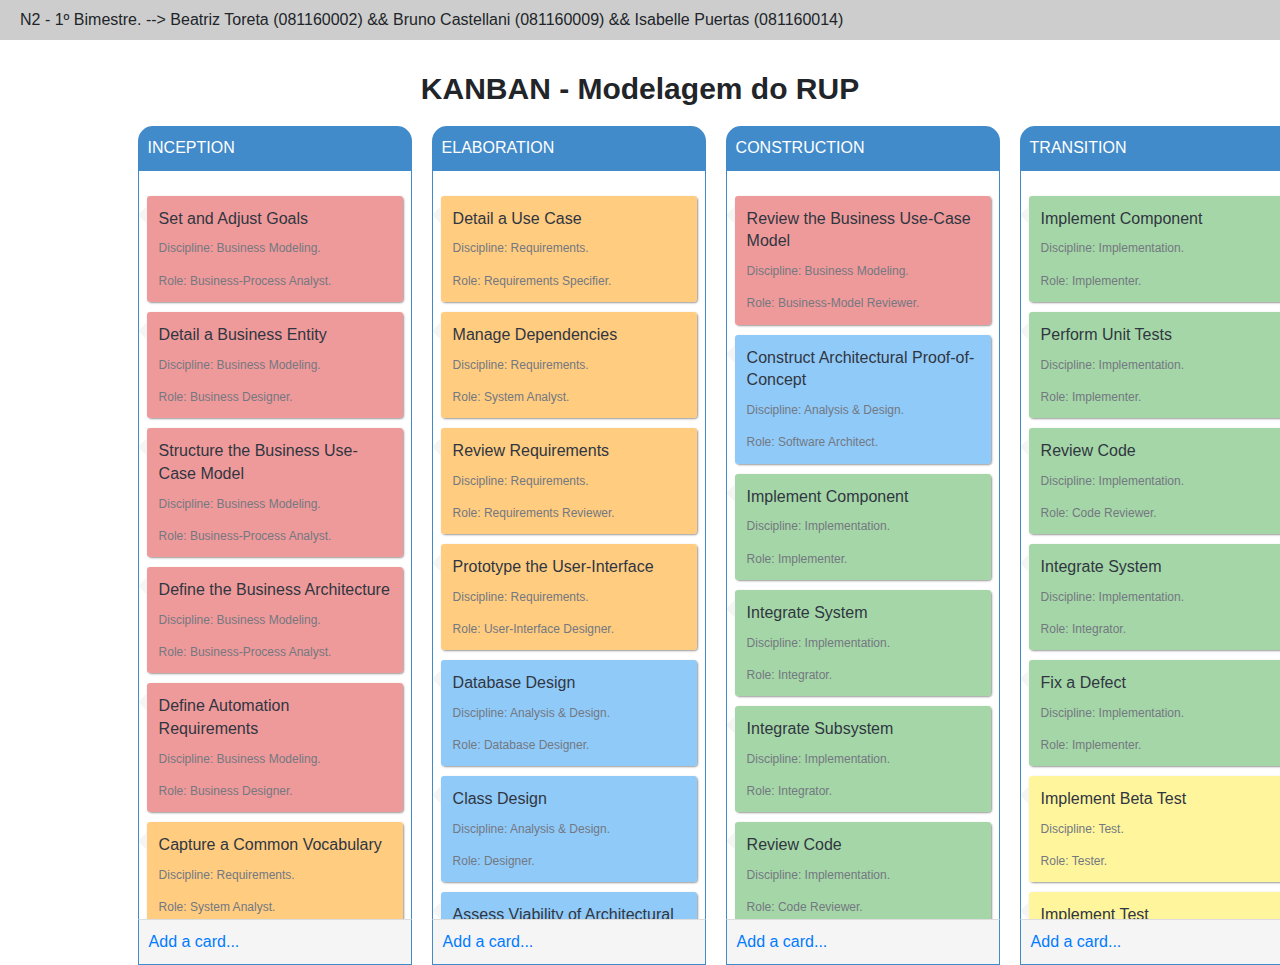
==== commit 7d1256f7: "images add and configured rup" ====
--- a/Kanban/index.html
+++ b/Kanban/index.html
@@ -10,168 +10,85 @@
     <script type="text/javascript" src="script.js"></script>
 	<script type="text/javascript" src="scriptAtividade.js"></script>
   </head>
-  <body>
-	<header> 
-		<div style="margin: 20px;"> N2 - 1º Bimestre. --> Beatriz Toreta (081160002) && Bruno Castellani (081160009) && Isabelle Puertas (081160014) </div>
-	</header>
-	<section>
-		<div style="text-align: center; font-size:30px; font-weight:bolder; margin-bottom: 15px;"> KANBAN - Modelagem do RUP </div>
-		<div class="container-fluid">
-			<div id="sortableKanbanBoards" class="row">
-				<div class="panel panel-primary kanban-col">
-					<div class="panel-heading">
-						CONCEPÇÃO
-						<i class="fa fa-2x fa-plus-circle pull-right"></i>
-					</div>
-					<div class="panel-body">
-						<div id="CONCEPCAO" class="kanban-centered">
-							<article class="kanban-entry grab" id="item1" draggable="true">
-								<div class="kanban-entry-inner">
-									<div class="kanban-label">
-										<h2><a href="#">Art Ramadani</a> <span>posted a status update</span></h2>
-										<p>Tolerably earnestly middleton extremely distrusts she boy now not. Add and offered prepare how cordial two promise. Greatly who affixed suppose but enquire compact prepare all put. Added forth chief trees but rooms think may.</p>
-									</div>
-								</div>
-							</article>
-							<article class="kanban-entry grab" id="item2" draggable="true">
-								<div class="kanban-entry-inner">
-									<div class="kanban-label">
-										<h2><a href="#">Job Meeting</a></h2>
-										<p>You have a meeting at <strong>Laborator Office</strong> Today.</p>
-									</div>
-								</div>
-							</article>
-							<article class="kanban-entry grab" id="item3" draggable="true">
-								<div class="kanban-entry-inner">
-									<div class="kanban-label">
-										<h2><a href="#">Arlind Nushi</a> <span>checked in at</span> <a href="#">Laborator</a></h2>
-
-										<blockquote>Great place, feeling like in home.</blockquote>
-
-										<div id="sample-checkin" class="map-checkin" style="height: 170px; width: 100%; position: relative; background-color: rgb(229, 227, 223); overflow: hidden; -webkit-transform: translateZ(0);"><div class="gm-style" style="position: absolute; left: 0px; top: 0px; overflow: hidden; width: 100%; height: 100%; z-index: 0;"><div style="position: absolute; left: 0px; top: 0px; overflow: hidden; width: 100%; height: 100%; z-index: 0;"><div style="position: absolute; left: 0px; top: 0px; z-index: 1; width: 100%; cursor: url(http://maps.gstatic.com/mapfiles/openhand_8_8.cur) 8 8, default; -webkit-transform-origin: 0px 0px; -webkit-transform: matrix(1, 0, 0, 1, 0, 0);"><div style="-webkit-transform: translateZ(0); position: absolute; left: 0px; top: 0px; width: 100%; z-index: 200;"><div style="-webkit-transform: translateZ(0); position: absolute; left: 0px; top: 0px; z-index: 101; width: 100%;"></div></div><div style="-webkit-transform: translateZ(0); position: absolute; left: 0px; top: 0px; width: 100%; z-index: 201;"><div style="-webkit-transform: translateZ(0); position: absolute; left: 0px; top: 0px; z-index: 102; width: 100%;"></div><div style="-webkit-transform: translateZ(0); position: absolute; left: 0px; top: 0px; z-index: 103; width: 100%;"><div style="position: absolute; left: 0px; top: 0px; z-index: -1;"><div style="position: absolute; left: 0px; top: 0px; z-index: 1;"><div style="width: 256px; height: 256px; overflow: hidden; -webkit-transform: translateZ(0); position: absolute; left: 72px; top: -176px;"><canvas draggable="false" height="256" width="256" style="-webkit-user-select: none; position: absolute; left: 0px; top: 0px; height: 256px; width: 256px;"></canvas></div><div style="width: 256px; height: 256px; overflow: hidden; -webkit-transform: translateZ(0); position: absolute; left: 72px; top: 80px;"></div><div style="width: 256px; height: 256px; overflow: hidden; -webkit-transform: translateZ(0); position: absolute; left: -184px; top: -176px;"></div><div style="width: 256px; height: 256px; overflow: hidden; -webkit-transform: translateZ(0); position: absolute; left: -184px; top: 80px;"></div><div style="width: 256px; height: 256px; overflow: hidden; -webkit-transform: translateZ(0); position: absolute; left: 328px; top: -176px;"></div><div style="width: 256px; height: 256px; overflow: hidden; -webkit-transform: translateZ(0); position: absolute; left: 328px; top: 80px;"></div></div></div></div></div><div style="-webkit-transform: translateZ(0); position: absolute; left: 0px; top: 0px; width: 100%; z-index: 202;"><div style="-webkit-transform: translateZ(0); position: absolute; left: 0px; top: 0px; z-index: 104; width: 100%;"></div><div style="-webkit-transform: translateZ(0); position: absolute; left: 0px; top: 0px; z-index: 105; width: 100%;"></div><div style="-webkit-transform: translateZ(0); position: absolute; left: 0px; top: 0px; z-index: 106; width: 100%;"></div></div><div style="-webkit-transform: translateZ(0); position: absolute; left: 0px; top: 0px; z-index: 100; width: 100%;"><div style="position: absolute; left: 0px; top: 0px; z-index: 0;"><div style="position: absolute; left: 0px; top: 0px; z-index: 1;"><div style="width: 256px; height: 256px; -webkit-transform: translateZ(0); position: absolute; left: 72px; top: -176px;"></div><div style="width: 256px; height: 256px; -webkit-transform: translateZ(0); position: absolute; left: 72px; top: 80px;"></div><div style="width: 256px; height: 256px; -webkit-transform: translateZ(0); position: absolute; left: -184px; top: -176px;"></div><div style="width: 256px; height: 256px; -webkit-transform: translateZ(0); position: absolute; left: -184px; top: 80px;"></div><div style="width: 256px; height: 256px; -webkit-transform: translateZ(0); position: absolute; left: 328px; top: -176px;"></div><div style="width: 256px; height: 256px; -webkit-transform: translateZ(0); position: absolute; left: 328px; top: 80px;"></div></div></div></div><div style="position: absolute; z-index: 0; left: 0px; top: 0px;"><div style="overflow: hidden; width: 431px; height: 170px;"><img src="http://maps.googleapis.com/maps/api/js/StaticMapService.GetMapImage?1m2&1i701363&2i1636267&2e1&3u14&4m2&1u431&2u170&5m4&1e0&5spt-BR&6sus&10b1&token=8503" style="width: 421px; height: 160px;"></div></div><div style="position: absolute; left: 0px; top: 0px; z-index: 0;"><div style="position: absolute; left: 0px; top: 0px; z-index: 1;"><div style="width: 256px; height: 256px; -webkit-transform: translateZ(0); position: absolute; left: 72px; top: -176px; opacity: 1; transition: opacity 200ms ease-out; -webkit-transition: opacity 200ms ease-out;"><img src="http://mt0.googleapis.com/vt?lyrs=m@248313357&src=apiv3&hl=pt-BR&x=2740&y=6391&z=14&style=47,37%7Csmartmaps" draggable="false" style="width: 256px; height: 256px; -webkit-user-select: none; border: 0px; padding: 0px; margin: 0px; -webkit-transform: translateZ(0);"></div><div style="width: 256px; height: 256px; -webkit-transform: translateZ(0); position: absolute; left: 72px; top: 80px; opacity: 1; transition: opacity 200ms ease-out; -webkit-transition: opacity 200ms ease-out;"><img src="http://mt0.googleapis.com/vt?lyrs=m@248254527&src=apiv3&hl=pt-BR&x=2740&y=6392&z=14&style=47,37%7Csmartmaps" draggable="false" style="width: 256px; height: 256px; -webkit-user-select: none; border: 0px; padding: 0px; margin: 0px; -webkit-transform: translateZ(0);"></div><div style="width: 256px; height: 256px; -webkit-transform: translateZ(0); position: absolute; left: -184px; top: -176px; opacity: 1; transition: opacity 200ms ease-out; -webkit-transition: opacity 200ms ease-out;"><img src="http://mt1.googleapis.com/vt?lyrs=m@248282439&src=apiv3&hl=pt-BR&x=2739&y=6391&z=14&style=47,37%7Csmartmaps" draggable="false" style="width: 256px; height: 256px; -webkit-user-select: none; border: 0px; padding: 0px; margin: 0px; -webkit-transform: translateZ(0);"></div><div style="width: 256px; height: 256px; -webkit-transform: translateZ(0); position: absolute; left: -184px; top: 80px; opacity: 1; transition: opacity 200ms ease-out; -webkit-transition: opacity 200ms ease-out;"><img src="http://mt1.googleapis.com/vt?lyrs=m@248011677&src=apiv3&hl=pt-BR&x=2739&y=6392&z=14&style=47,37%7Csmartmaps" draggable="false" style="width: 256px; height: 256px; -webkit-user-select: none; border: 0px; padding: 0px; margin: 0px; -webkit-transform: translateZ(0);"></div><div style="width: 256px; height: 256px; -webkit-transform: translateZ(0); position: absolute; left: 328px; top: -176px; opacity: 1; transition: opacity 200ms ease-out; -webkit-transition: opacity 200ms ease-out;"><img src="http://mt1.googleapis.com/vt?lyrs=m@248301220&src=apiv3&hl=pt-BR&x=2741&y=6391&z=14&style=47,37%7Csmartmaps" draggable="false" style="width: 256px; height: 256px; -webkit-user-select: none; border: 0px; padding: 0px; margin: 0px; -webkit-transform: translateZ(0);"></div><div style="width: 256px; height: 256px; -webkit-transform: translateZ(0); position: absolute; left: 328px; top: 80px; opacity: 1; transition: opacity 200ms ease-out; -webkit-transition: opacity 200ms ease-out;"><img src="http://mt1.googleapis.com/vt?lyrs=m@248301220&src=apiv3&hl=pt-BR&x=2741&y=6392&z=14&style=47,37%7Csmartmaps" draggable="false" style="width: 256px; height: 256px; -webkit-user-select: none; border: 0px; padding: 0px; margin: 0px; -webkit-transform: translateZ(0);"></div></div></div></div></div><div style="margin-left: 5px; margin-right: 5px; z-index: 1000000; position: absolute; left: 0px; bottom: 0px;"><a target="_blank" href="http://maps.google.com/maps?ll=36.738888,-119.783013&z=14&t=m&hl=pt-BR&gl=US&mapclient=apiv3" title="Clique para ver esta área no Google Maps" style="position: static; overflow: visible; float: none; display: inline;"><div style="width: 62px; height: 26px; cursor: pointer;"><img src="http://maps.gstatic.com/mapfiles/api-3/images/google_white2.png" draggable="false" style="position: absolute; left: 0px; top: 0px; width: 62px; height: 26px; -webkit-user-select: none; border: 0px; padding: 0px; margin: 0px;"></div></a></div><div class="gmnoprint" style="z-index: 1000001; position: absolute; right: 192px; bottom: 0px; width: 85px;"><div draggable="false" class="gm-style-cc" style="-webkit-user-select: none;"><div style="opacity: 0.7; width: 100%; height: 100%; position: absolute;"><div style="width: 1px;"></div><div style="background-color: rgb(245, 245, 245); width: auto; height: 100%; margin-left: 1px;"></div></div><div style="position: relative; padding-right: 6px; padding-left: 6px; font-family: Roboto, Arial, sans-serif; font-size: 10px; color: rgb(68, 68, 68); white-space: nowrap; direction: ltr; text-align: right;"><a style="color: rgb(68, 68, 68); text-decoration: none; cursor: pointer;">Dados do mapa</a><span style="display: none;">Dados cartográficos ©2014 Google</span></div></div></div><div style="background-color: white; padding: 15px 21px; border: 1px solid rgb(171, 171, 171); font-family: Roboto, Arial, sans-serif; color: rgb(34, 34, 34); -webkit-box-shadow: rgba(0, 0, 0, 0.2) 0px 4px 16px; box-shadow: rgba(0, 0, 0, 0.2) 0px 4px 16px; z-index: 10000002; display: none; width: 256px; height: 118px; position: absolute; left: 61px; top: 5px;"><div style="padding: 0px 0px 10px; font-size: 16px;">Dados do mapa</div><div style="font-size: 13px;">Dados cartográficos ©2014 Google</div><div style="width: 13px; height: 13px; overflow: hidden; position: absolute; opacity: 0.7; right: 12px; top: 12px; z-index: 10000; cursor: pointer;"><img src="http://maps.gstatic.com/mapfiles/api-3/images/mapcnt3.png" draggable="false" style="position: absolute; left: -2px; top: -336px; width: 59px; height: 492px; -webkit-user-select: none; border: 0px; padding: 0px; margin: 0px;"></div></div><div class="gmnoscreen" style="position: absolute; right: 0px; bottom: 0px;"><div style="font-family: Roboto, Arial, sans-serif; font-size: 11px; color: rgb(68, 68, 68); direction: ltr; text-align: right; background-color: rgb(245, 245, 245);">Dados cartográficos ©2014 Google</div></div><div class="gmnoprint gm-style-cc" draggable="false" style="z-index: 1000001; position: absolute; -webkit-user-select: none; right: 113px; bottom: 0px;"><div style="opacity: 0.7; width: 100%; height: 100%; position: absolute;"><div style="width: 1px;"></div><div style="background-color: rgb(245, 245, 245); width: auto; height: 100%; margin-left: 1px;"></div></div><div style="position: relative; padding-right: 6px; padding-left: 6px; font-family: Roboto, Arial, sans-serif; font-size: 10px; color: rgb(68, 68, 68); white-space: nowrap; direction: ltr; text-align: right;"><a href="http://www.google.com/intl/pt-BR_US/help/terms_maps.html" target="_blank" style="text-decoration: none; cursor: pointer; color: rgb(68, 68, 68);">Termos de Uso</a></div></div><div draggable="false" class="gm-style-cc" style="-webkit-user-select: none; position: absolute; right: 0px; bottom: 0px;"><div style="opacity: 0.7; width: 100%; height: 100%; position: absolute;"><div style="width: 1px;"></div><div style="background-color: rgb(245, 245, 245); width: auto; height: 100%; margin-left: 1px;"></div></div><div style="position: relative; padding-right: 6px; padding-left: 6px; font-family: Roboto, Arial, sans-serif; font-size: 10px; color: rgb(68, 68, 68); white-space: nowrap; direction: ltr; text-align: right;"><a target="_new" title="Informar erros no mapa ou nas imagens para o Google" href="http://maps.google.com/maps?ll=36.738888,-119.783013&z=14&t=m&hl=pt-BR&gl=US&mapclient=apiv3&skstate=action:mps_dialog$apiref:1&output=classic" style="font-family: Roboto, Arial, sans-serif; font-size: 10px; color: rgb(68, 68, 68); text-decoration: none; position: relative;">Informar erro no mapa</a></div></div><div class="gmnoprint" draggable="false" controlwidth="32" controlheight="84" style="margin: 5px; -webkit-user-select: none; position: absolute; left: 0px; top: 0px;"><div controlwidth="32" controlheight="40" style="cursor: url(http://maps.gstatic.com/mapfiles/openhand_8_8.cur) 8 8, default; position: absolute; left: 0px; top: 0px;"><div style="width: 32px; height: 40px; overflow: hidden; position: absolute; left: 0px; top: 0px;"><img src="http://maps.gstatic.com/mapfiles/api-3/images/cb_scout2.png" draggable="false" style="position: absolute; left: -9px; top: -102px; width: 1028px; height: 214px; -webkit-user-select: none; border: 0px; padding: 0px; margin: 0px;"></div><div style="width: 32px; height: 40px; overflow: hidden; position: absolute; left: 0px; top: 0px; visibility: hidden;"><img src="http://maps.gstatic.com/mapfiles/api-3/images/cb_scout2.png" draggable="false" style="position: absolute; left: -107px; top: -102px; width: 1028px; height: 214px; -webkit-user-select: none; border: 0px; padding: 0px; margin: 0px;"></div><div style="width: 32px; height: 40px; overflow: hidden; position: absolute; left: 0px; top: 0px; visibility: hidden;"><img src="http://maps.gstatic.com/mapfiles/api-3/images/cb_scout2.png" draggable="false" style="position: absolute; left: -58px; top: -102px; width: 1028px; height: 214px; -webkit-user-select: none; border: 0px; padding: 0px; margin: 0px;"></div><div style="width: 32px; height: 40px; overflow: hidden; position: absolute; left: 0px; top: 0px; visibility: hidden;"><img src="http://maps.gstatic.com/mapfiles/api-3/images/cb_scout2.png" draggable="false" style="position: absolute; left: -205px; top: -102px; width: 1028px; height: 214px; -webkit-user-select: none; border: 0px; padding: 0px; margin: 0px;"></div></div><div class="gmnoprint" controlwidth="0" controlheight="0" style="opacity: 0.6; display: none; position: absolute;"><div title="Girar o mapa em 90 graus" style="width: 22px; height: 22px; overflow: hidden; position: absolute; cursor: pointer;"><img src="http://maps.gstatic.com/mapfiles/api-3/images/mapcnt3.png" draggable="false" style="position: absolute; left: -38px; top: -360px; width: 59px; height: 492px; -webkit-user-select: none; border: 0px; padding: 0px; margin: 0px;"></div></div><div class="gmnoprint" controlwidth="20" controlheight="39" style="position: absolute; left: 6px; top: 45px;"><div style="width: 20px; height: 39px; overflow: hidden; position: absolute;"><img src="http://maps.gstatic.com/mapfiles/api-3/images/mapcnt3.png" draggable="false" style="position: absolute; left: -39px; top: -401px; width: 59px; height: 492px; -webkit-user-select: none; border: 0px; padding: 0px; margin: 0px;"></div><div title="Aumentar o zoom" style="position: absolute; left: 0px; top: 2px; width: 20px; height: 17px; cursor: pointer;"></div><div title="Diminuir o zoom" style="position: absolute; left: 0px; top: 19px; width: 20px; height: 17px; cursor: pointer;"></div></div></div><div class="gmnoprint" style="margin: 5px; z-index: 0; position: absolute; cursor: pointer; right: 0px; top: 0px;"><div class="gm-style-mtc" style="float: left;"><div draggable="false" title="Mostrar mapa de ruas" style="direction: ltr; overflow: hidden; text-align: center; position: relative; color: rgb(0, 0, 0); font-family: Roboto, Arial, sans-serif; -webkit-user-select: none; font-size: 11px; background-color: rgb(255, 255, 255); padding: 1px 6px; border-bottom-left-radius: 2px; border-top-left-radius: 2px; -webkit-background-clip: padding-box; background-clip: padding-box; border: 1px solid rgba(0, 0, 0, 0.14902); -webkit-box-shadow: rgba(0, 0, 0, 0.298039) 0px 1px 4px -1px; box-shadow: rgba(0, 0, 0, 0.298039) 0px 1px 4px -1px; min-width: 28px; font-weight: 500;">Mapa</div><div style="background-color: white; z-index: -1; padding-top: 2px; -webkit-background-clip: padding-box; background-clip: padding-box; border-width: 0px 1px 1px; border-right-style: solid; border-bottom-style: solid; border-left-style: solid; border-right-color: rgba(0, 0, 0, 0.14902); border-bottom-color: rgba(0, 0, 0, 0.14902); border-left-color: rgba(0, 0, 0, 0.14902); -webkit-box-shadow: rgba(0, 0, 0, 0.298039) 0px 1px 4px -1px; box-shadow: rgba(0, 0, 0, 0.298039) 0px 1px 4px -1px; position: absolute; left: 0px; top: 19px; text-align: left; display: none;"><div draggable="false" title="Mostrar mapa de ruas com terreno" style="color: rgb(0, 0, 0); font-family: Roboto, Arial, sans-serif; -webkit-user-select: none; font-size: 11px; background-color: rgb(255, 255, 255); padding: 3px 8px 3px 5px; direction: ltr; text-align: left; white-space: nowrap;"><span role="checkbox" style="box-sizing: border-box; position: relative; line-height: 0; font-size: 0px; margin: 0px 5px 0px 0px; display: inline-block; background-color: rgb(255, 255, 255); border: 1px solid rgb(198, 198, 198); border-top-left-radius: 1px; border-top-right-radius: 1px; border-bottom-right-radius: 1px; border-bottom-left-radius: 1px; width: 13px; height: 13px; vertical-align: middle;"><div style="position: absolute; left: 1px; top: -2px; width: 13px; height: 11px; overflow: hidden; display: none;"><img src="http://maps.gstatic.com/mapfiles/mv/imgs8.png" draggable="false" style="position: absolute; left: -52px; top: -44px; -webkit-user-select: none; border: 0px; padding: 0px; margin: 0px; width: 68px; height: 67px;"></div></span><label style="vertical-align: middle; cursor: pointer;">Terreno</label></div></div></div><div class="gm-style-mtc" style="float: left;"><div draggable="false" title="Mostrar imagens de satélite" style="direction: ltr; overflow: hidden; text-align: center; position: relative; color: rgb(86, 86, 86); font-family: Roboto, Arial, sans-serif; -webkit-user-select: none; font-size: 11px; background-color: rgb(255, 255, 255); padding: 1px 6px; border-bottom-right-radius: 2px; border-top-right-radius: 2px; -webkit-background-clip: padding-box; background-clip: padding-box; border-width: 1px 1px 1px 0px; border-top-style: solid; border-right-style: solid; border-bottom-style: solid; border-top-color: rgba(0, 0, 0, 0.14902); border-right-color: rgba(0, 0, 0, 0.14902); border-bottom-color: rgba(0, 0, 0, 0.14902); -webkit-box-shadow: rgba(0, 0, 0, 0.298039) 0px 1px 4px -1px; box-shadow: rgba(0, 0, 0, 0.298039) 0px 1px 4px -1px; min-width: 36px;">Satélite</div><div style="background-color: white; z-index: -1; padding-top: 2px; -webkit-background-clip: padding-box; background-clip: padding-box; border-width: 0px 1px 1px; border-right-style: solid; border-bottom-style: solid; border-left-style: solid; border-right-color: rgba(0, 0, 0, 0.14902); border-bottom-color: rgba(0, 0, 0, 0.14902); border-left-color: rgba(0, 0, 0, 0.14902); -webkit-box-shadow: rgba(0, 0, 0, 0.298039) 0px 1px 4px -1px; box-shadow: rgba(0, 0, 0, 0.298039) 0px 1px 4px -1px; position: absolute; right: 0px; top: 19px; text-align: left; display: none;"><div draggable="false" title="Aumentar o zoom para a visualização de 45 graus" style="color: rgb(184, 184, 184); font-family: Roboto, Arial, sans-serif; -webkit-user-select: none; font-size: 11px; background-color: rgb(255, 255, 255); padding: 3px 8px 3px 5px; direction: ltr; text-align: left; white-space: nowrap; display: none;"><span role="checkbox" style="box-sizing: border-box; position: relative; line-height: 0; font-size: 0px; margin: 0px 5px 0px 0px; display: inline-block; background-color: rgb(255, 255, 255); border: 1px solid rgb(241, 241, 241); border-top-left-radius: 1px; border-top-right-radius: 1px; border-bottom-right-radius: 1px; border-bottom-left-radius: 1px; width: 13px; height: 13px; vertical-align: middle;"><div style="position: absolute; left: 1px; top: -2px; width: 13px; height: 11px; overflow: hidden; display: none;"><img src="http://maps.gstatic.com/mapfiles/mv/imgs8.png" draggable="false" style="position: absolute; left: -52px; top: -44px; -webkit-user-select: none; border: 0px; padding: 0px; margin: 0px; width: 68px; height: 67px;"></div></span><label style="vertical-align: middle; cursor: pointer;">45°</label></div><div draggable="false" title="Mostrar imagens com nomes de rua" style="color: rgb(0, 0, 0); font-family: Roboto, Arial, sans-serif; -webkit-user-select: none; font-size: 11px; background-color: rgb(255, 255, 255); padding: 3px 8px 3px 5px; direction: ltr; text-align: left; white-space: nowrap;"><span role="checkbox" style="box-sizing: border-box; position: relative; line-height: 0; font-size: 0px; margin: 0px 5px 0px 0px; display: inline-block; background-color: rgb(255, 255, 255); border: 1px solid rgb(198, 198, 198); border-top-left-radius: 1px; border-top-right-radius: 1px; border-bottom-right-radius: 1px; border-bottom-left-radius: 1px; width: 13px; height: 13px; vertical-align: middle;"><div style="position: absolute; left: 1px; top: -2px; width: 13px; height: 11px; overflow: hidden;"><img src="http://maps.gstatic.com/mapfiles/mv/imgs8.png" draggable="false" style="position: absolute; left: -52px; top: -44px; -webkit-user-select: none; border: 0px; padding: 0px; margin: 0px; width: 68px; height: 67px;"></div></span><label style="vertical-align: middle; cursor: pointer;">Marcadores</label></div></div></div></div></div></div>
-									</div>
-								</div>
-							</article>
-							<article class="kanban-entry grab" id="item4" draggable="true">
-								<div class="kanban-entry-inner">
-									<div class="kanban-label">
-										<h2><a href="#">Arber Nushi</a> <span>changed his</span> <a href="#">Profile Picture</a></h2>
-
-										<blockquote>Pianoforte principles our unaffected not for astonished travelling are particular.</blockquote>
-
-										<img src="http://themes.laborator.co/neon/assets/images/timeline-image-3.png" class="img-responsive img-rounded full-width">
-									</div>
-								</div>
-							</article>
-						</div>
-					</div>
-					<div class="panel-footer">
-						<a href="#">Add a card...</a>
-					</div>
-				</div>
-				<div class="panel panel-primary kanban-col">
-					<div class="panel-heading">
-						ELABORAÇÃO
-						<i class="fa fa-2x fa-plus-circle pull-right"></i>
-					</div>
-					<div class="panel-body">
-						<div id="ELABORACAO" class="kanban-centered">
-							<article class="kanban-entry grab" id="item5" draggable="true">
-								<div class="kanban-entry-inner">
-
-									<div class="kanban-label">
-										<h2><a href="#">Art Ramadani</a> <span>posted a status update</span></h2>
-										<p>Tolerably earnestly middleton extremely distrusts she boy now not. Add and offered prepare how cordial two promise. Greatly who affixed suppose but enquire compact prepare all put. Added forth chief trees but rooms think may.</p>
-									</div>
-								</div>
-							</article>
-							<article class="kanban-entry grab" id="item6" draggable="true">
-								<div class="kanban-entry-inner">
-									<div class="kanban-label">
-										<h2><a href="#">Job Meeting</a></h2>
-										<p>You have a meeting at <strong>Laborator Office</strong> Today.</p>
-									</div>
-								</div>
-							</article>
-						</div>
-					</div>
-					<div class="panel-footer">
-						<a href="#">Add a card...</a>
-					</div>
-				</div>
-				<div class="panel panel-primary kanban-col">
-					<div class="panel-heading">
-						CONSTRUÇÃO
-						<i class="fa fa-2x fa-plus-circle pull-right"></i>
-					</div>
-					<div class="panel-body">
-						<div id="CONSTRUCAO" class="kanban-centered">
-							<article class="kanban-entry grab" id="item5" draggable="true">
-								<div class="kanban-entry-inner">
-									<div class="kanban-label">
-										<h2><a href="#">Art Ramadani</a> <span>posted a status update</span></h2>
-										<p>Tolerably earnestly middleton extremely distrusts she boy now not. Add and offered prepare how cordial two promise. Greatly who affixed suppose but enquire compact prepare all put. Added forth chief trees but rooms think may.</p>
-									</div>
-								</div>
-							</article>
-							<article class="kanban-entry grab" id="item6" draggable="true">
-								<div class="kanban-entry-inner">
-									<div class="kanban-label">
-										<h2><a href="#">Job Meeting</a></h2>
-										<p>You have a meeting at <strong>Laborator Office</strong> Today.</p>
-									</div>
-								</div>
-							</article>
-						</div>
-					</div>
-					<div class="panel-footer">
-						<a href="#">Add a card...</a>
-					</div>
-				</div>
-				<div class="panel panel-primary kanban-col">
-					<div class="panel-heading">
-						TRANSIÇÃO
-						<i class="fa fa-2x fa-plus-circle pull-right"></i>
-					</div>
-					<div class="panel-body">
-						<div id="TRANSICAO" class="kanban-centered">
-							<article class="kanban-entry grab" id="item5" draggable="true">
-								<div class="kanban-entry-inner">
-									<div class="kanban-label">
-										<h2><a href="#">Art Ramadani</a> <span>posted a status update</span></h2>
-										<p>Tolerably earnestly middleton extremely distrusts she boy now not. Add and offered prepare how cordial two promise. Greatly who affixed suppose but enquire compact prepare all put. Added forth chief trees but rooms think may.</p>
-									</div>
-								</div>
-							</article>
-							<article class="kanban-entry grab" id="item6" draggable="true">
-								<div class="kanban-entry-inner">
-									<div class="kanban-label">
-										<h2><a href="#">Job Meeting</a></h2>
-										<p>You have a meeting at <strong>Laborator Office</strong> Today.</p>
-									</div>
-								</div>
-							</article>
-						</div>
-					</div>
-					<div class="panel-footer">
-						<a href="#">Add a card...</a>
-					</div>
-				</div>
-			</div>
-		</div>
-		<div class="modal modal-static fade" id="processing-modal" role="dialog" aria-hidden="true">
-        <div class="modal-dialog">
-            <div class="modal-content">
-                <div class="modal-body">
-                    <div class="text-center">
-                        <i class="fa fa-refresh fa-5x fa-spin"></i>
-                        <h4>Processing...</h4>
-                    </div>
-                </div>
-            </div>
-        </div>
-    </div>
-		<button type="button" onclick="listarAtividades();">TESTE</button>
-	</section>
+  <body onload="listarAtividades();">
+  	<header style="z-index: 100;">
+  		<div style="margin: 20px;"> N2 - 1º Bimestre. --> Beatriz Toreta (081160002) && Bruno Castellani (081160009) && Isabelle Puertas (081160014) </div>
+  	</header>
+  	<section>
+  		<div style="text-align: center; font-size:30px; font-weight:bolder; margin-bottom: 15px;"> KANBAN - Modelagem do RUP </div>
+  		<div class="container-fluid" style="max-height: 500px;">
+  			<div id="sortableKanbanBoards" class="row" style="max-height: 500px; min-width: 800; max-width: 100%; display: flex; justify-content: center;">
+  				<div class="panel panel-primary kanban-col" style="max-height: 500px !important;">
+  					<div class="panel-heading">
+  						INCEPTION
+  						<i class="fa fa-2x fa-plus-circle pull-right"></i>
+  					</div>
+  					<div class="panel-body" style="max-height: 500px !important;">
+  						<div id="CONCEPCAO" class="kanban-centered">
+  						</div>
+  					</div>
+  					<div class="panel-footer">
+  						<a href="#">Add a card...</a>
+  					</div>
+  				</div>
+  				<div class="panel panel-primary kanban-col" style="max-height: 500px !important;">
+  					<div class="panel-heading">
+  						ELABORATION
+  						<i class="fa fa-2x fa-plus-circle pull-right"></i>
+  					</div>
+  					<div class="panel-body"  style="max-height: 500px !important;">
+  						<div id="ELABORACAO" class="kanban-centered">
+  						</div>
+  					</div>
+  					<div class="panel-footer">
+  						<a href="#">Add a card...</a>
+  					</div>
+  				</div>
+  				<div class="panel panel-primary kanban-col" style="max-height: 500px !important;">
+  					<div class="panel-heading">
+  						CONSTRUCTION
+  						<i class="fa fa-2x fa-plus-circle pull-right"></i>
+  					</div>
+  					<div class="panel-body"  style="max-height: 500px !important;">
+  						<div id="CONSTRUCAO" class="kanban-centered">
+  						</div>
+  					</div>
+  					<div class="panel-footer">
+  						<a href="#">Add a card...</a>
+  					</div>
+  				</div>
+  				<div class="panel panel-primary kanban-col" style="max-height: 500px !important;">
+  					<div class="panel-heading">
+  						TRANSITION
+  						<i class="fa fa-2x fa-plus-circle pull-right"></i>
+  					</div>
+  					<div class="panel-body"  style="max-height: 500px !important;">
+  						<div id="TRANSICAO" class="kanban-centered">
+  						</div>
+  					</div>
+  					<div class="panel-footer">
+  						<a href="#">Add a card...</a>
+  					</div>
+  				</div>
+  			</div>
+  		</div>
+  		<div class="modal modal-static fade" id="processing-modal" role="dialog" aria-hidden="true">
+          <div class="modal-dialog">
+              <div class="modal-content">
+                  <div class="modal-body">
+                      <div class="text-center">
+                          <i class="fa fa-refresh fa-5x fa-spin"></i>
+                          <h4>Processing...</h4>
+                      </div>
+                  </div>
+              </div>
+          </div>
+      </div>
+      <div id="myModal" class="modal" style="z-index: 200;">
+        <span class="close">&times;</span>
+        <img class="modal-content" id="img01" style="height: 100%; margin-top: -40px;">
+        <div id="caption"></div>
+      </div>
+  	</section>
   </body>
 </html>
--- a/Kanban/stylesheet.css
+++ b/Kanban/stylesheet.css
@@ -310,7 +310,7 @@
 }
 
 .kanban-col {
-    width: 350px;
+    width: 20%;
     margin-right: 20px;
 }
 
@@ -384,4 +384,77 @@
 	width: 100%;
 	display: flex;
 	justify-content: space-around;
-}+}
+
+/* Style the Image Used to Trigger the Modal */
+#myImg {
+ border-radius: 5px;
+ cursor: pointer;
+ transition: 0.3s;
+}
+
+#myImg:hover {opacity: 0.7;}
+
+/* The Modal (background) */
+.modal {
+ display: none; /* Hidden by default */
+ position: fixed; /* Stay in place */
+ z-index: 1; /* Sit on top */
+ padding-top: 100px; /* Location of the box */
+ left: 0;
+ top: 0;
+ width: 100%; /* Full width */
+ height: 100%; /* Full height */
+ overflow: auto; /* Enable scroll if needed */
+ background-color: rgb(0,0,0); /* Fallback color */
+ background-color: rgba(0,0,0,0.9); /* Black w/ opacity */
+}
+
+/* Modal Content (Image) */
+.modal-content {
+ margin: auto;
+ display: block;
+ width: 80%;
+ max-width: 700px;
+}
+
+/* Caption of Modal Image (Image Text) - Same Width as the Image */
+#caption {
+ margin: auto;
+ display: block;
+ width: 80%;
+ max-width: 700px;
+ text-align: center;
+ color: #ccc;
+ padding: 10px 0;
+ height: 150px;
+}
+
+/* Add Animation - Zoom in the Modal */
+.modal-content, #caption {
+ animation-name: zoom;
+ animation-duration: 0.6s;
+}
+
+@keyframes zoom {
+ from {transform:scale(0)}
+ to {transform:scale(1)}
+}
+
+/* The Close Button */
+.close {
+ position: absolute;
+ top: 15px;
+ right: 35px;
+ color: #f1f1f1;
+ font-size: 40px;
+ font-weight: bold;
+ transition: 0.3s;
+}
+
+.close:hover,
+.close:focus {
+ color: #bbb;
+ text-decoration: none;
+ cursor: pointer;
+}
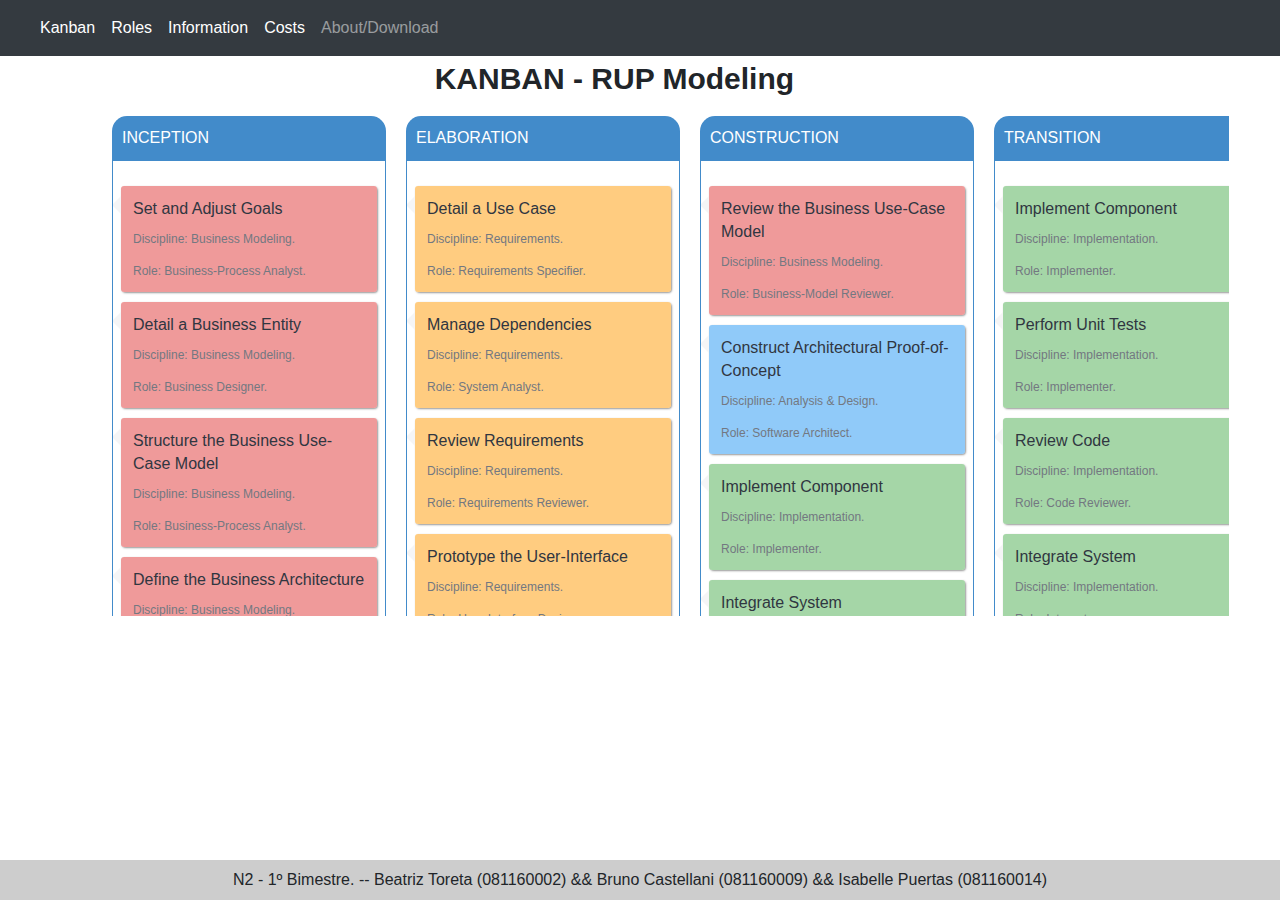
==== commit cd6c5a51: "Add files via upload" ====
--- a/Kanban/index.html
+++ b/Kanban/index.html
@@ -1,94 +1,135 @@
 <!DOCTYPE html>
 <html>
   <head>
-    <meta charset="utf-8">
-    <title></title>
+    <meta http-equiv="Content-Type" content="text/html; charset=utf-8" />
+    <!-- A biblioteca bundle já contem os arquivos JS do Bootstrap, Popper, e jQuery.
+    <script src="js/bootstrap.bundle.js"></script>-->
+    <title>Kanban </title>
     <link rel="stylesheet" type="text/css" href="https://stackpath.bootstrapcdn.com/bootstrap/4.3.1/css/bootstrap.min.css"/>
     <link rel="stylesheet" type="text/css" href="stylesheet.css"/>
     <script src="https://ajax.googleapis.com/ajax/libs/jquery/3.3.1/jquery.min.js"></script>
     <script type="text/javascript" src="https://stackpath.bootstrapcdn.com/bootstrap/4.3.1/js/bootstrap.min.js"></script>
     <script type="text/javascript" src="script.js"></script>
 	<script type="text/javascript" src="scriptAtividade.js"></script>
+    <style>
+    </style>
+    <script>
+    </script>
   </head>
-  <body onload="listarAtividades();">
-  	<header style="z-index: 100;">
-  		<div style="margin: 20px;"> N2 - 1º Bimestre. --> Beatriz Toreta (081160002) && Bruno Castellani (081160009) && Isabelle Puertas (081160014) </div>
-  	</header>
-  	<section>
-  		<div style="text-align: center; font-size:30px; font-weight:bolder; margin-bottom: 15px;"> KANBAN - Modelagem do RUP </div>
-  		<div class="container-fluid" style="max-height: 500px;">
-  			<div id="sortableKanbanBoards" class="row" style="max-height: 500px; min-width: 800; max-width: 100%; display: flex; justify-content: center;">
-  				<div class="panel panel-primary kanban-col" style="max-height: 500px !important;">
-  					<div class="panel-heading">
-  						INCEPTION
-  						<i class="fa fa-2x fa-plus-circle pull-right"></i>
-  					</div>
-  					<div class="panel-body" style="max-height: 500px !important;">
-  						<div id="CONCEPCAO" class="kanban-centered">
-  						</div>
-  					</div>
-  					<div class="panel-footer">
-  						<a href="#">Add a card...</a>
-  					</div>
-  				</div>
-  				<div class="panel panel-primary kanban-col" style="max-height: 500px !important;">
-  					<div class="panel-heading">
-  						ELABORATION
-  						<i class="fa fa-2x fa-plus-circle pull-right"></i>
-  					</div>
-  					<div class="panel-body"  style="max-height: 500px !important;">
-  						<div id="ELABORACAO" class="kanban-centered">
-  						</div>
-  					</div>
-  					<div class="panel-footer">
-  						<a href="#">Add a card...</a>
-  					</div>
-  				</div>
-  				<div class="panel panel-primary kanban-col" style="max-height: 500px !important;">
-  					<div class="panel-heading">
-  						CONSTRUCTION
-  						<i class="fa fa-2x fa-plus-circle pull-right"></i>
-  					</div>
-  					<div class="panel-body"  style="max-height: 500px !important;">
-  						<div id="CONSTRUCAO" class="kanban-centered">
-  						</div>
-  					</div>
-  					<div class="panel-footer">
-  						<a href="#">Add a card...</a>
-  					</div>
-  				</div>
-  				<div class="panel panel-primary kanban-col" style="max-height: 500px !important;">
-  					<div class="panel-heading">
-  						TRANSITION
-  						<i class="fa fa-2x fa-plus-circle pull-right"></i>
-  					</div>
-  					<div class="panel-body"  style="max-height: 500px !important;">
-  						<div id="TRANSICAO" class="kanban-centered">
-  						</div>
-  					</div>
-  					<div class="panel-footer">
-  						<a href="#">Add a card...</a>
-  					</div>
-  				</div>
-  			</div>
-  		</div>
-  		<div class="modal modal-static fade" id="processing-modal" role="dialog" aria-hidden="true">
-          <div class="modal-dialog">
-              <div class="modal-content">
-                  <div class="modal-body">
-                      <div class="text-center">
-                          <i class="fa fa-refresh fa-5x fa-spin"></i>
-                          <h4>Processing...</h4>
-                      </div>
-                  </div>
-              </div>
-          </div>
+  <body lang="pt-br" onload="listarAtividades();">
+    <!-- Navegador superior -->
+    <nav class="navbar navbar-expand-lg navbar-dark bg-dark">
+      <a class="navbar-brand" href="index.html">
+        <!-- <img id="headImage"  width="50px" height="50px" alt=""/> -->
+      </a>
+      <button class="navbar-toggler" type="button" data-toggle="collapse" data-target="#navbarSupportedContent" aria-expanded="false" aria-label="Toggle navigation">
+        <span class="navbar-toggler-icon"></span>
+      </button>
+      <div class="collapse navbar-collapse" id="navbarSupportedContent">
+        <ul class="navbar-nav mr-auto">
+          <li class="nav-item active">
+            <a class="nav-link" href="#">Kanban<span class="sr-only">(current)</span></a>
+          </li>
+          <li class="nav-item active">
+            <a class="nav-link" href="roles.html">Roles</a>
+          </li>
+          <li class="nav-item active">
+            <a class="nav-link" href="info.html">Information</a>
+          </li>
+          <li class="nav-item active">
+            <a class="nav-link" href="custos.html">Costs</a>
+          </li>
+          <li class="nav-item">
+            <a class="nav-link" href="about.html">About/Download</a>
+          </li>
+        </ul>
       </div>
-      <div id="myModal" class="modal" style="z-index: 200;">
-        <span class="close">&times;</span>
-        <img class="modal-content" id="img01" style="height: 100%; margin-top: -40px;">
-        <div id="caption"></div>
-      </div>
-  	</section>
+    </nav>
+    <!-- Conteúdo da página -->
+    <div class="mainDiv">
+      <section style="overflow-x:hidden;">
+    		<div style="text-align: center; font-size:30px; font-weight:bolder; margin-bottom: 15px;"> KANBAN - RUP Modeling </div>
+    		<div class="container-fluid" style="max-height: 500px;">
+    			<div id="sortableKanbanBoards" class="row" style="max-height: 500px; min-width: 800; max-width: 100%; display: flex; justify-content: center;">
+    				<div class="panel panel-primary kanban-col" style="max-height: 500px !important;">
+    					<div class="panel-heading">
+    						INCEPTION
+    						<i class="fa fa-2x fa-plus-circle pull-right"></i>
+    					</div>
+    					<div class="panel-body" style="max-height: 500px !important;">
+    						<div id="CONCEPCAO" class="kanban-centered">
+    						</div>
+    					</div>
+    					<div class="panel-footer">
+    						<a href="#">Add a card...</a>
+    					</div>
+    				</div>
+    				<div class="panel panel-primary kanban-col" style="max-height: 500px !important;">
+    					<div class="panel-heading">
+    						ELABORATION
+    						<i class="fa fa-2x fa-plus-circle pull-right"></i>
+    					</div>
+    					<div class="panel-body"  style="max-height: 500px !important;">
+    						<div id="ELABORACAO" class="kanban-centered">
+    						</div>
+    					</div>
+    					<div class="panel-footer">
+    						<a href="#">Add a card...</a>
+    					</div>
+    				</div>
+    				<div class="panel panel-primary kanban-col" style="max-height: 500px !important;">
+    					<div class="panel-heading">
+    						CONSTRUCTION
+    						<i class="fa fa-2x fa-plus-circle pull-right"></i>
+    					</div>
+    					<div class="panel-body"  style="max-height: 500px !important;">
+    						<div id="CONSTRUCAO" class="kanban-centered">
+    						</div>
+    					</div>
+    					<div class="panel-footer">
+    						<a href="#">Add a card...</a>
+    					</div>
+    				</div>
+    				<div class="panel panel-primary kanban-col" style="max-height: 500px !important;">
+    					<div class="panel-heading">
+    						TRANSITION
+    						<i class="fa fa-2x fa-plus-circle pull-right"></i>
+    					</div>
+    					<div class="panel-body"  style="max-height: 500px !important;">
+    						<div id="TRANSICAO" class="kanban-centered">
+    						</div>
+    					</div>
+    					<div class="panel-footer">
+    						<a href="#">Add a card...</a>
+    					</div>
+    				</div>
+    			</div>
+    		</div>
+    		<div class="modal modal-static fade" id="processing-modal" role="dialog" aria-hidden="true">
+            <div class="modal-dialog">
+                <div class="modal-content">
+                    <div class="modal-body">
+                        <div class="text-center">
+                            <i class="fa fa-refresh fa-5x fa-spin"></i>
+                            <h4>Processing...</h4>
+                        </div>
+                    </div>
+                </div>
+            </div>
+        </div>
+        <div id="myModal" class="modal" style="z-index: 200;">
+          <span class="close">&times;</span>
+          <img class="modal-content" id="img01" style="height: 100%; margin-top: -40px;">
+          <div id="caption"></div>
+        </div>
+    	</section>
+      <footer>
+        N2 - 1º Bimestre. -- Beatriz Toreta (081160002) && Bruno Castellani (081160009) && Isabelle Puertas (081160014)
+      </footer>
+    </div>
   </body>
+  <!-- carga de scripts do Bootstrap, JQuery, Popper -->
+  <script src="https://code.jquery.com/jquery-3.2.1.slim.min.js" integrity="sha384-KJ3o2DKtIkvYIK3UENzmM7KCkRr/rE9/Qpg6aAZGJwFDMVNA/GpGFF93hXpG5KkN" crossorigin="anonymous"></script>
+  <script src="https://cdnjs.cloudflare.com/ajax/libs/popper.js/1.12.3/umd/popper.min.js" integrity="sha384-vFJXuSJphROIrBnz7yo7oB41mKfc8JzQZiCq4NCceLEaO4IHwicKwpJf9c9IpFgh" crossorigin="anonymous"></script>
+  <script src="https://maxcdn.bootstrapcdn.com/bootstrap/4.0.0-beta.2/js/bootstrap.min.js" integrity="sha384-alpBpkh1PFOepccYVYDB4do5UnbKysX5WZXm3XxPqe5iKTfUKjNkCk9SaVuEZflJ" crossorigin="anonymous"></script>
 </html>
--- a/Kanban/stylesheet.css
+++ b/Kanban/stylesheet.css
@@ -356,30 +356,6 @@
     cursor: pointer;
 }
 
-body {
-	margin: 0;
-	padding: 0;
-}
-
-header {
-	position: sticky;
-	top: 0;
-	left: 0;
-	width: 100%;
-	height: 40px;
-	background-color: #CDCDCD;
-	display: flex;
-	align-items: center;
-}
-
-section {
-	width: 96%;
-	margin: 2%;
-	display: flex;
-	flex-direction: column;
-	justify-content: center;
-}
-
 .container-fluid{
 	width: 100%;
 	display: flex;
@@ -458,3 +434,88 @@
  text-decoration: none;
  cursor: pointer;
 }
+
+html, body {
+  height: 100%;
+}
+
+body {
+  display: flex;
+  flex-direction: column;
+  margin: 0;
+  padding: 0;
+}
+
+header {
+	position: sticky;
+	top: 0;
+	left: 0;
+	width: 100%;
+	height: 40px;
+	background-color: #CDCDCD;
+	display: flex;
+  flex-direction: row;
+	align-items: center;
+  justify-content: center;
+}
+
+section {
+	width: 96%;
+	display: flex;
+	flex-direction: column;
+	justify-content: center;
+  flex: 1 0 auto;
+  margin-bottom: 50px;
+}
+
+footer{
+  margin-top:20px;
+  height: 40px;
+  background-color: #CDCDCD;
+  z-index: 100;
+  display: flex;
+	align-items: center;
+  justify-content: center;
+  position: fixed;
+  bottom: 0px;
+  width: 100%;
+}
+
+.headerButton{
+  margin-right: 15px;
+  margin-left: 15px;
+  width: 150px;
+  background-color: #428BCA;
+  text-align: center;
+  font-weight: bold;
+}
+
+.contentSection{
+  display: flex;
+  flex-direction: column;
+  margin: 20px;
+  justify-content: center;
+  width: 100%;
+}
+
+#roleContent{
+  margin-left: 3%;
+  display: flex;
+  flex-direction: column;
+  justify-content: center;
+  margin-bottom: 100px;
+}
+
+.subtitulo{
+  font-size: 20px;
+  font-weight: bold;
+  text-align: center;
+  width: 96%;
+  margin-bottom: 15px;
+}
+.textocorrido{
+  font-size: 14px;
+  text-align: justify;
+  width: 96%;
+  margin-bottom: 15px;
+}
